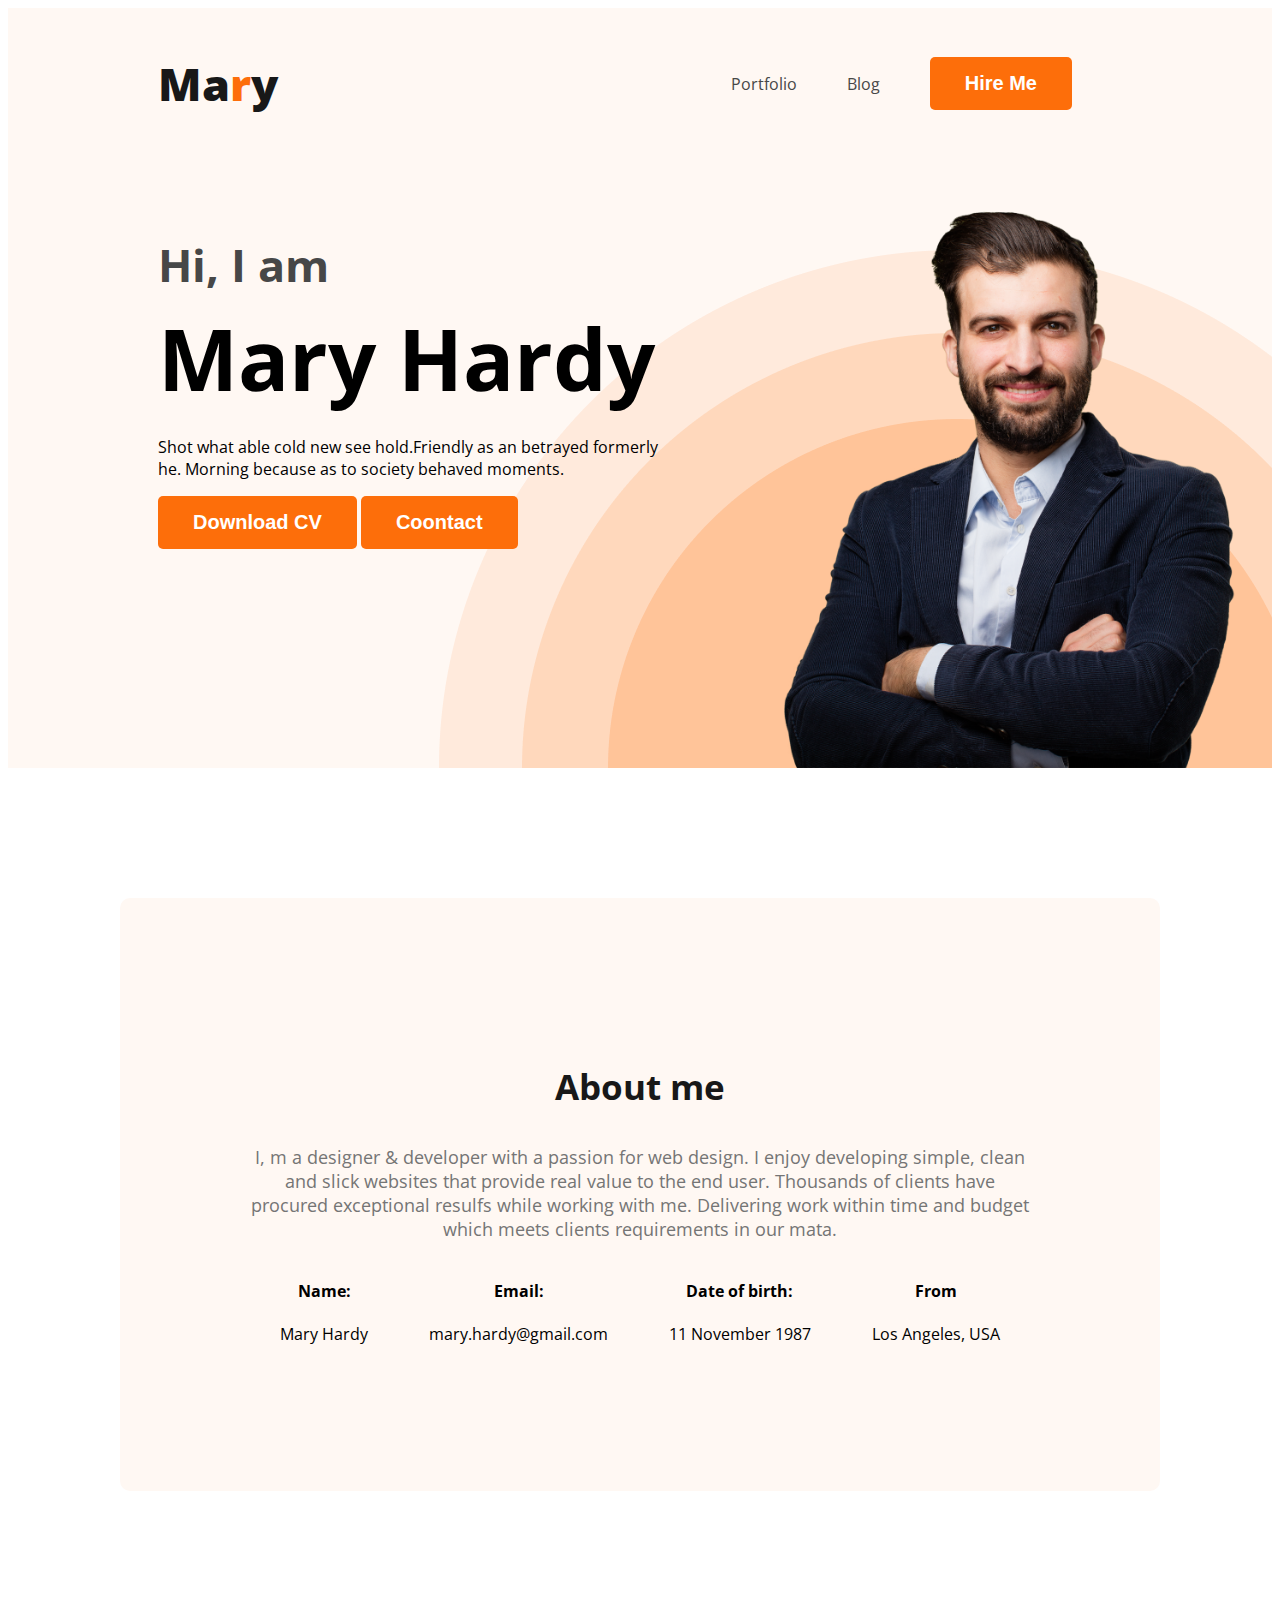
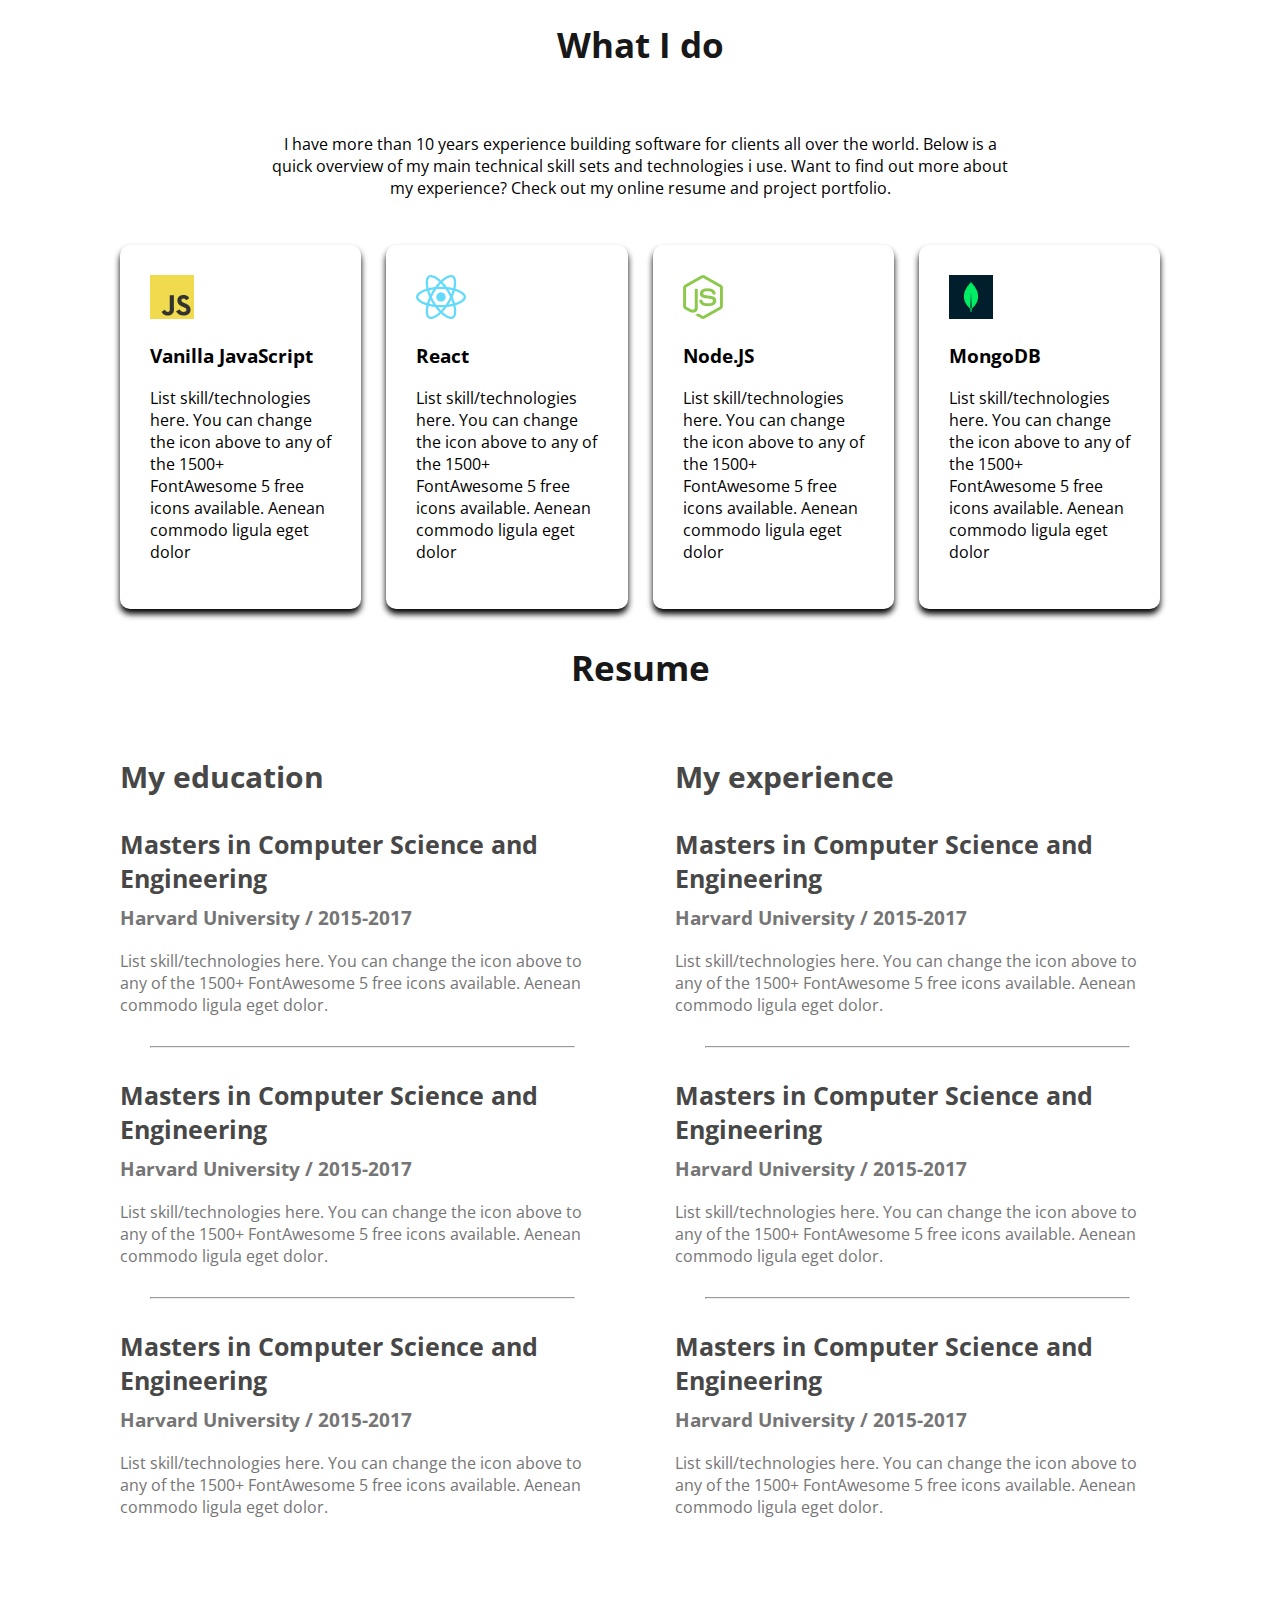
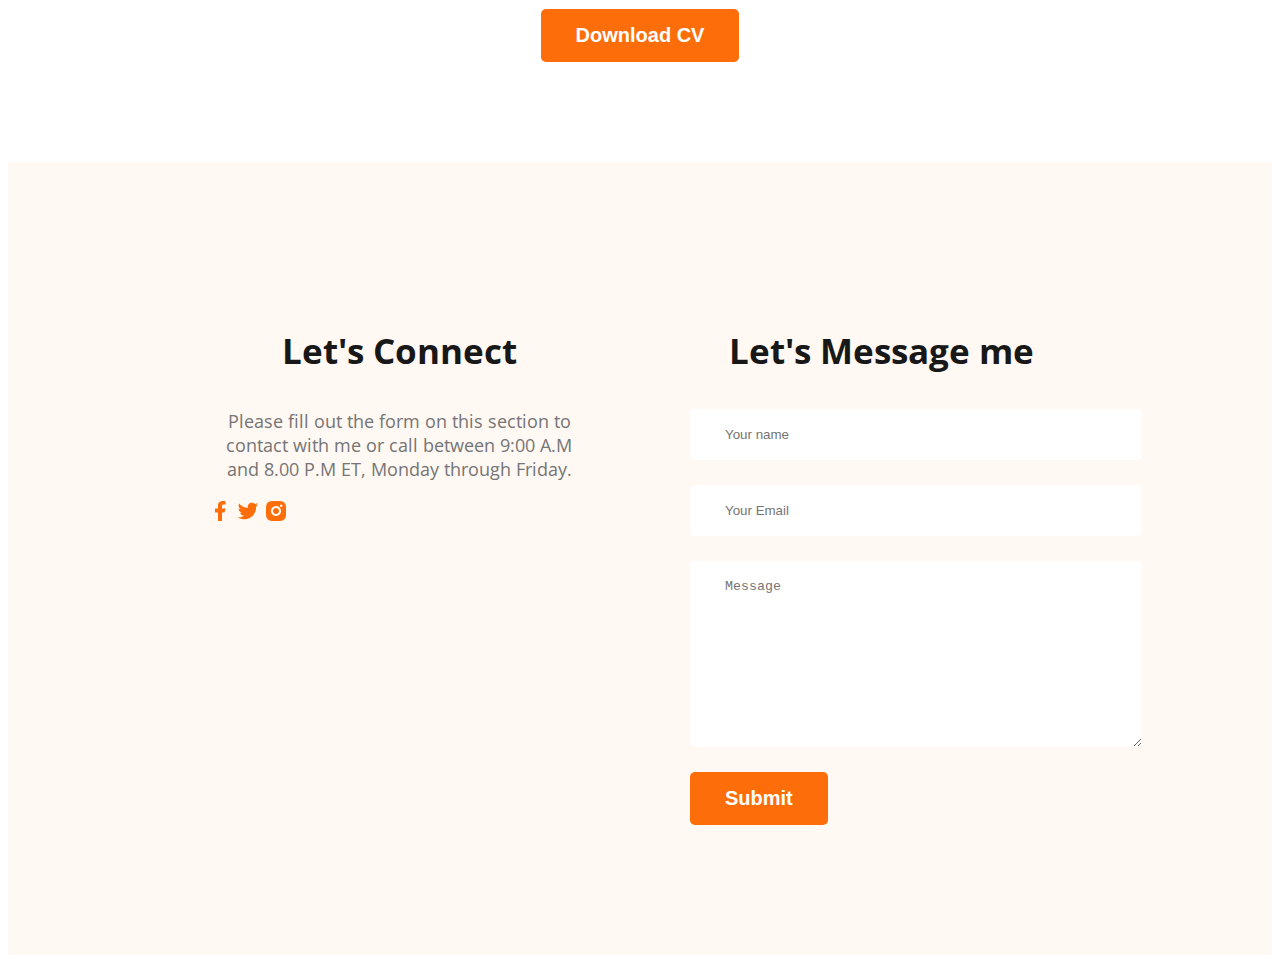
==== index.html @ aebc1db7 "All most done" ====
<!DOCTYPE html>
<html lang="en">
<head>
    <meta charset="UTF-8">
    <meta name="viewport" content="width=device-width, initial-scale=1.0">
    <title>Web Developer Portfolio</title>
    <link rel="preconnect" href="https://fonts.googleapis.com">
    <link rel="preconnect" href="https://fonts.gstatic.com" crossorigin>
    <link href="https://fonts.googleapis.com/css2?family=Open+Sans:ital,wght@0,300..800;1,300..800&display=swap" rel="stylesheet">
    <link rel="stylesheet" href="styles/portfolio.css">
</head>
<body>
    <header class="head">
       <nav>
        <h3 class="nav-title">Ma<span class="primary-color">r</span>y</h3>
        <ul>
        <li><a href="">Portfolio</a></li>
        <li><a href="">Blog</a></li>
        <li><button class="btn-primary">Hire Me</button></li>
    </ul>
       </nav>
       <div class="banner">
        <div class="banner-content">
            <h3 class="banner-greeting">Hi, I am</h3>
            <h1 class="banner-title">Mary Hardy</h1>
            <p>Shot what able cold new see hold.Friendly as an betrayed formerly he. Morning because as to society behaved moments.</p>
            <button class="btn-primary">Download CV</button>
            <button class="btn-primary">Coontact</button>
        </div>
        <img class="profile-pic" src="images/hardy.png" alt="">
       </div>
    </header>
    <main>
       <section class="about"><h3 class="section-title">About me </h3>
        <p class="section-discription">I, m a designer & developer with a passion for web design. I enjoy developing simple, clean and slick websites that provide real value to the end user. Thousands of clients have procured exceptional resulfs while working with me. Delivering work within time and budget which meets clients requirements in our mata.</p>
        <div class="about-info-container">
            <div class="about-info">
                <h4 class="info-title">Name:</h4>
                <p class="info-discription">Mary Hardy</p>
            </div>
            <div class="about-info">
                <h4 class="info-title">Email:</h4>
                <p class="info-discription">mary.hardy@gmail.com</p>
            </div>
            <div class="about-info">
                <h4 class="info-title">Date of birth:</h4>
                <p class="info-discription">11 November 1987</p>
            </div>
            <div class="about-info">
                <h4 class="info-title">From</h4>
                <p class="info-discription">Los Angeles, USA</p>
            </div>
        </div>
    </section>
       <!-- what i do section start -->
    <section id="my">
        <h3 class="section-title">What I do</h3>
        <p id="what-i-do-discription">I have more than 10 years experience building software for clients all over the world. Below is a quick overview of my main technical skill sets and technologies i use. Want to find out more about my experience? Check out my online resume and project portfolio.</p>
        <div class="skills-container">
            <div class="skill">
                <img src="images/icons/js.png" alt="">
                <h3 class="skill-title">Vanilla JavaScript</h3>
                <p class="skill-description">
                List skill/technologies here. You can change the icon above to any of the 1500+ FontAwesome 5 free icons available. Aenean commodo ligula eget dolor
                </p>
            </div>
            <div class="skill">
                <img src="images/icons/react.png" alt="">
                <h3 class="skill-title">React</h3>
                <p class="skill-description">
                List skill/technologies here. You can change the icon above to any of the 1500+ FontAwesome 5 free icons available. Aenean commodo ligula eget dolor
                </p>
            </div>
            <div class="skill">
                <img src="images/icons/nodejs.png" alt="">
                <h3 class="skill-title">Node.JS</h3>
                <p class="skill-description">
                List skill/technologies here. You can change the icon above to any of the 1500+ FontAwesome 5 free icons available. Aenean commodo ligula eget dolor
                </p>
            </div>
            <div class="skill">
                <img src="images/icons/mongo.png" alt="">
                <h3 class="skill-title">MongoDB</h3>
                <p class="skill-description">
                List skill/technologies here. You can change the icon above to any of the 1500+ FontAwesome 5 free icons available. Aenean commodo ligula eget dolor
                </p>
            </div>
        </div>
    </section>
    <section>
        <h3 class="section-title">Resume</h3>
        <div class="resume-container">
            <div class="resume-column">
                <h3 class="resume-column-title">My education</h3>
                <div class="resume-item">
                    <h2 class="resume-item-title">Masters in Computer Science and Engineering</h2>
                    <h3 class="resume-item-institute">Harvard University / 2015-2017</h3>
                    <p class="resume-item-discription">
                     List skill/technologies here. You can change the icon above to any of the 1500+ FontAwesome 5 free icons available. Aenean commodo ligula eget dolor.</p>
                </div>
                <hr>
                <div class="resume-item">
                    <h2 class="resume-item-title">Masters in Computer Science and Engineering</h2>
                    <h3 class="resume-item-institute">Harvard University / 2015-2017</h3>
                    <p class="resume-item-discription">
                     List skill/technologies here. You can change the icon above to any of the 1500+ FontAwesome 5 free icons available. Aenean commodo ligula eget dolor.</p>
                </div>
                <hr>
                <div class="resume-item">
                    <h2 class="resume-item-title">Masters in Computer Science and Engineering</h2>
                    <h3 class="resume-item-institute">Harvard University / 2015-2017</h3>
                    <p class="resume-item-discription">
                     List skill/technologies here. You can change the icon above to any of the 1500+ FontAwesome 5 free icons available. Aenean commodo ligula eget dolor.</p>
                </div>
                
            </div>
            <div class="resume-column">
                <h3 class="resume-column-title">My experience</h3>
                <div class="resume-item">
                    <h2 class="resume-item-title">Masters in Computer Science and Engineering</h2>
                    <h3 class="resume-item-institute">Harvard University / 2015-2017</h3>
                    <p class="resume-item-discription">
                     List skill/technologies here. You can change the icon above to any of the 1500+ FontAwesome 5 free icons available. Aenean commodo ligula eget dolor.</p>
                </div>
                <hr>
                <div class="resume-item">
                    <h2 class="resume-item-title">Masters in Computer Science and Engineering</h2>
                    <h3 class="resume-item-institute">Harvard University / 2015-2017</h3>
                    <p class="resume-item-discription">
                     List skill/technologies here. You can change the icon above to any of the 1500+ FontAwesome 5 free icons available. Aenean commodo ligula eget dolor.</p>
                </div>
                <hr>
                <div class="resume-item">
                    <h2 class="resume-item-title">Masters in Computer Science and Engineering</h2>
                    <h3 class="resume-item-institute">Harvard University / 2015-2017</h3>
                    <p class="resume-item-discription">
                     List skill/technologies here. You can change the icon above to any of the 1500+ FontAwesome 5 free icons available. Aenean commodo ligula eget dolor.</p>
                </div>
            </div>
        </div>
        <div class="download-cv">
            <button class="btn-primary">Download CV</button>
        </div>
    </section>


    </main>
    <footer>    
       <div class="footer-column">
        <h3 class="section-title">Let's Connect</h3>
        <p class="section-discription">Please fill out the form on this section to contact with me or call between 9:00 A.M and 8.00 P.M ET, Monday through Friday.</p>
        <div class="social-links">
            <a href=""><img src="images/icons/facebook.png" alt=""></a>
            <a href=""><img src="images/icons/twitter.png" alt=""></a>
            <a href=""><img src="images/icons/insta.png" alt=""></a>
        </div>
       </div>
       <div class="footer-column">
        <h3 class="section-title">Let's Message me</h3>
        <form action="" class="contact">
        <input type="text" placeholder="Your name">
        <input type="text" placeholder="Your Email">
        <textarea name="" id="" placeholder="Message" cols="30" rows="10"></textarea>
        <input type="submit" class="btn-primary" value="Submit">
        </form>
       </div>
    </footer>
</body>
</html>
---- styles/portfolio.css ----
/* shared style  */

body {
    font-family: "Open Sans", sans-serif;
    font-optical-sizing: auto;
    font-weight: weight;
    font-style: normal;
    font-variation-settings: "wdth" 100;
}
/* #my {
    background-color: #FFF8F3 ;
} */
.section-title {
    color: #181818;
    text-align: center;
    font-weight: 700;
    font-size: 35px;
}
.section-discription {
    text-align: center;
    color: #757575;
    font-size: 18px;
}
.primary-color{
    color: #FD6E0A;
}
.text-primary{
    color: #FD6E0A;
}
/* primary button */
.btn-primary{
    border-radius: 5px;
    background-color: #FD6E0A;
    border: 0;
    color: white;
    font-size: 20px;
    font-weight: 700;
    padding: 15px 35px;
}

/* Navigation related style  */
nav {
    display: flex;
    justify-content: space-between;
    align-items: center;
    margin: 0 150px;
}
.nav-title{
    font-size: 45px;
    font-weight: 800;
    color: #181818;
}

nav > ul {
    display: flex;
    align-items: center;
}
nav li {
    list-style: none;
    margin-right: 50px;
    
}
nav a {
    text-decoration: none;
    color: #474747;
}
/* header related style */
.head{
    background-color: #FFF8F3;
    background-image: url('../images/header_bg.png');
    background-repeat: no-repeat;
    
    background-position: right bottom;
}
.banner{
    padding: 30px 30px 0px 150px;
    display: flex;
    align-content: center;
    justify-content: space-between;
}
.banner-content {
    width: 500px;
}
.banner .profile-pic {
    width: 500px ;
}
.banner-greeting {
    font-size: 45px;
    color: #474747;
    margin-bottom: 0;
}
.banner-title {
    font-size: 85px;
    font-weight: 700;
    margin-top: 5px;
    margin-bottom: 20px;
}
/* main section style */
.about {
    border-radius: 10px;
    padding: 130px;
    background: #FFF8F3;
    margin: 130px 0px;
}
main{
    max-width: 1040px;
    margin: 0 auto;
}
.about-info-container {
    display: flex;
    justify-content: space-around;
}
.about-info {
    text-align: center;
}
/* skill related style */
.skills-container {
    display: flex;
    gap: 25px;
}
#what-i-do-discription {
    padding: 30px 150px;
    text-align: center;
}
.skill {
    padding: 30px;
    border-radius: 10px;
    background: #fff;
    box-shadow: 0px 5px 6px 0px;
    
}
/* resume related style */
.resume-column-title {
    color: #474747;
    font-size: 30px;
    font-weight: 700;
}
.resume-container{
    display: flex;
    gap: 70px;
}
.resume-item-title {
    color: #474747;
    font-size: 25px;
    font-weight: 700;
    margin-bottom: 10px;
}
.resume-item-institute , .resume-item-discription {
    color: #757575;
   
}
.resume-item-institute {
    margin-bottom: 20px;
    margin-top: 0px;
}
.resume-container hr {
    margin: 30px;
}
.download-cv {
    text-align: center;
    margin-top: 75px;
}
/* footer style */
 footer {
    display: flex;
    background: #FFF8F3;
    margin-top: 100px;
    padding: 130px 200px;
    gap: 100px;
 }
 .footer-column {
    width: 50%;
 }

 .contact input[type="text"], .contact input[type="email"] ,
 textarea {
   display: block;
   margin-bottom: 25px;
   padding: 18px 35px;
   color: #757575;
   border-radius: 5px;
   background: #fff;
   border: 0;
   width: 100%;


 }

/* about section style */
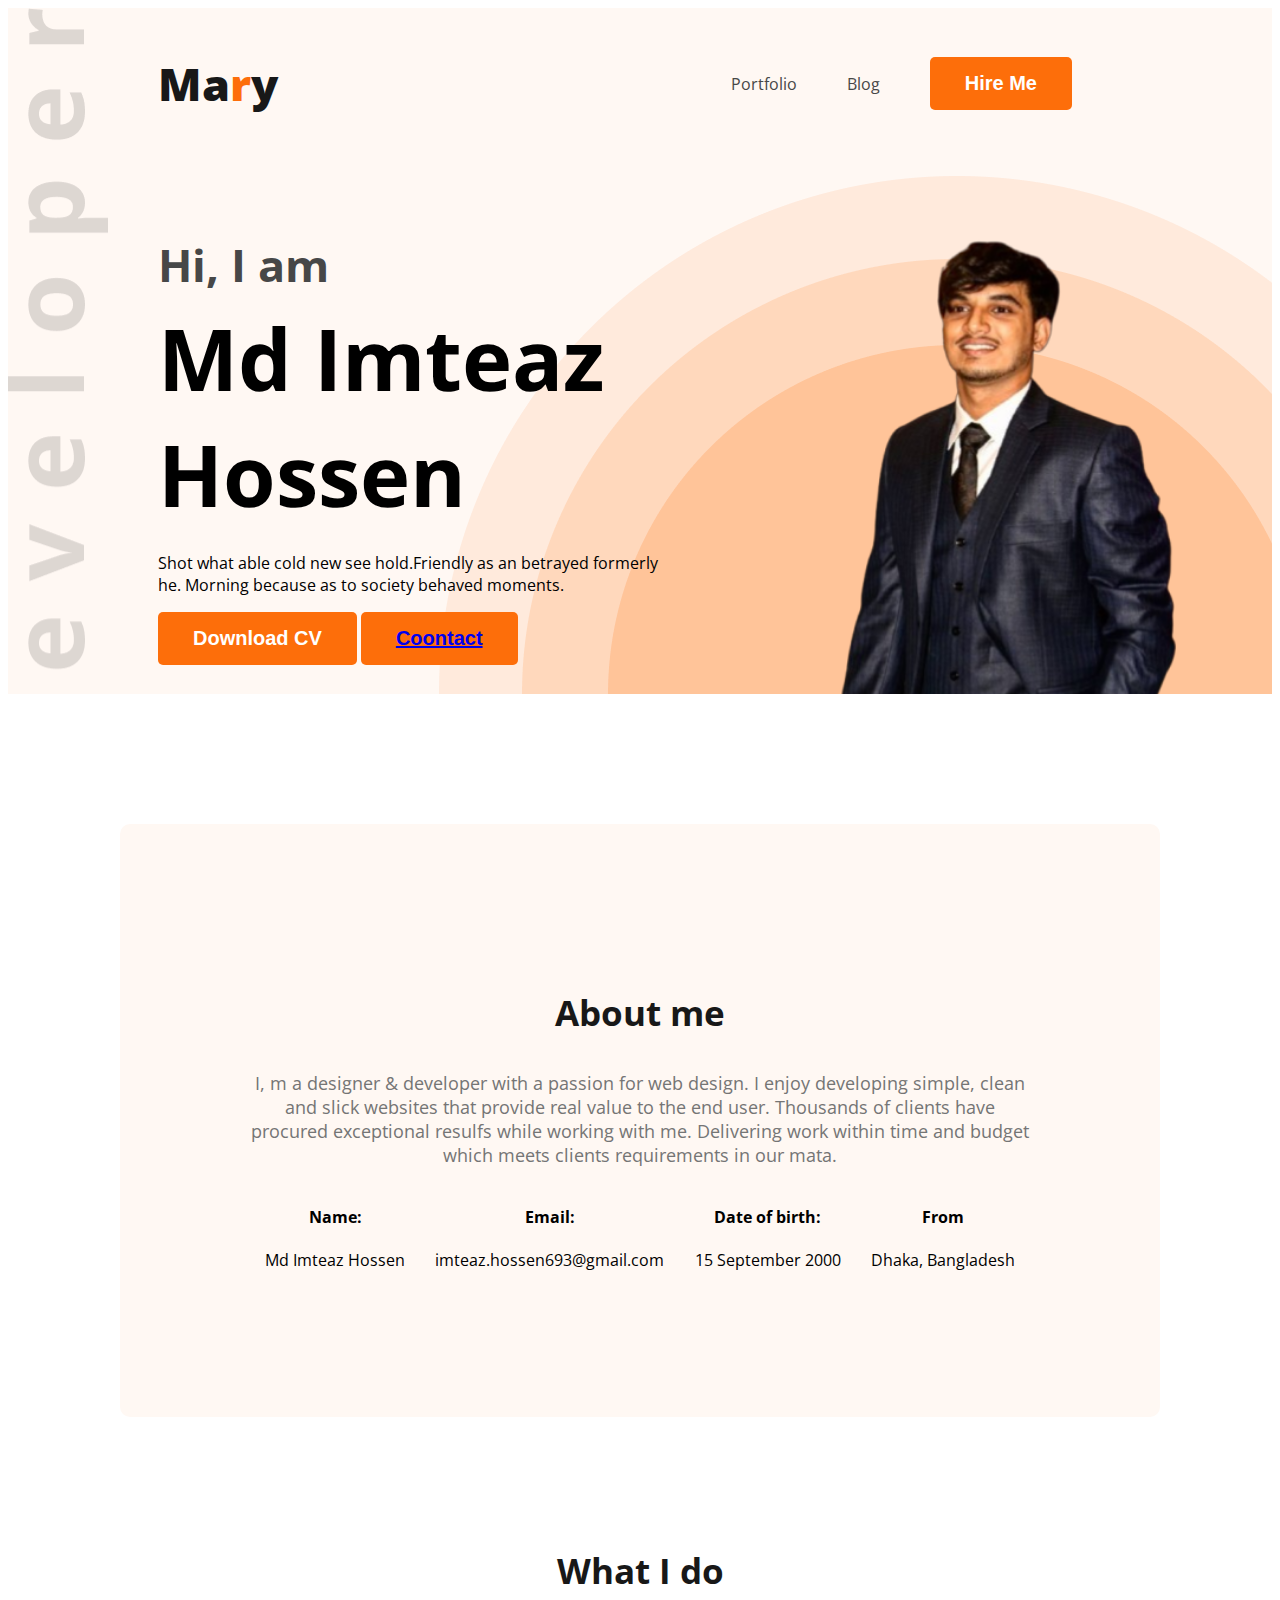
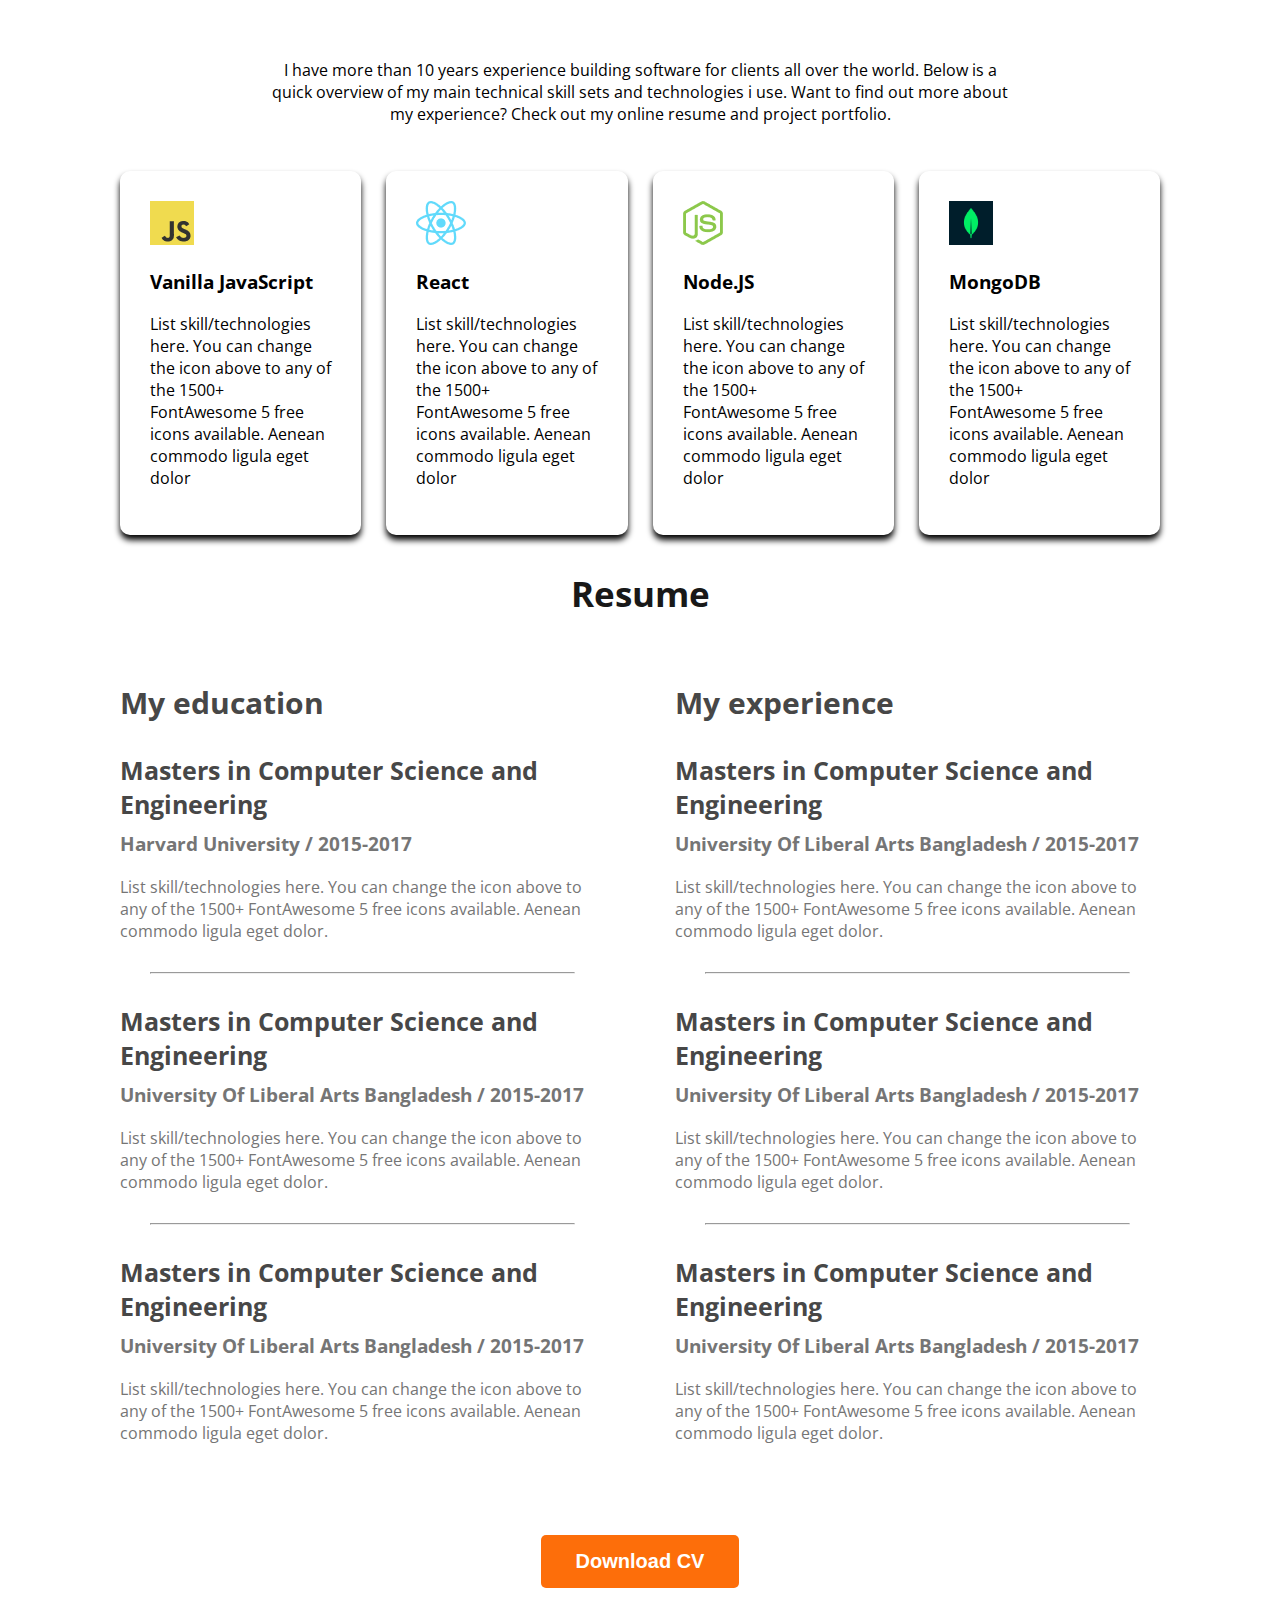
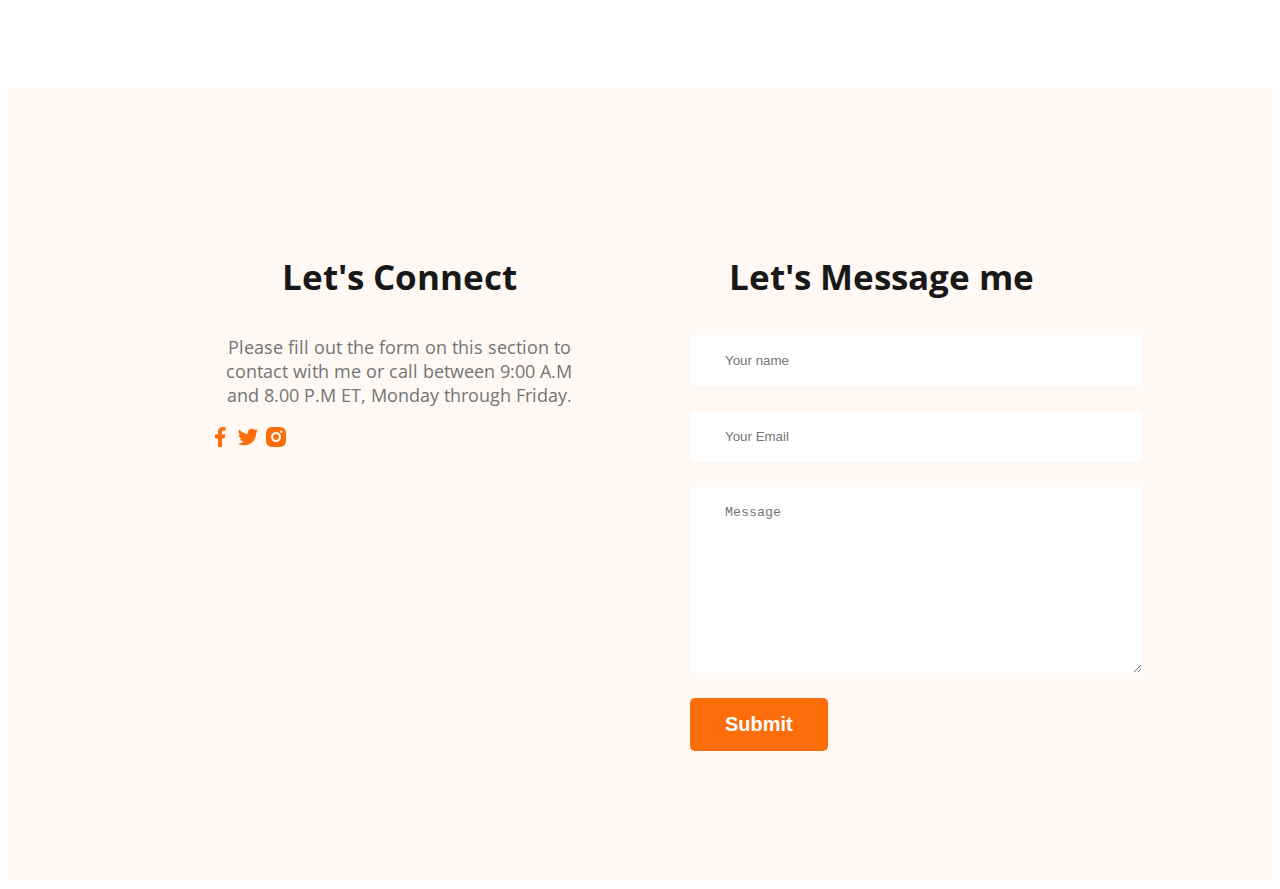
==== commit 9e814056: "Added new images" ====
--- a/index.html
+++ b/index.html
@@ -22,12 +22,12 @@
        <div class="banner">
         <div class="banner-content">
             <h3 class="banner-greeting">Hi, I am</h3>
-            <h1 class="banner-title">Mary Hardy</h1>
+            <h1 class="banner-title">Md Imteaz Hossen</h1>
             <p>Shot what able cold new see hold.Friendly as an betrayed formerly he. Morning because as to society behaved moments.</p>
             <button class="btn-primary">Download CV</button>
-            <button class="btn-primary">Coontact</button>
+            <button class="btn-primary"><a href="https://bd.linkedin.com/">Coontact</a></button>
         </div>
-        <img class="profile-pic" src="images/hardy.png" alt="">
+        <img class="profile-pic" src="images/Imteaz 1.PNG" alt="">
        </div>
     </header>
     <main>
@@ -36,19 +36,19 @@
         <div class="about-info-container">
             <div class="about-info">
                 <h4 class="info-title">Name:</h4>
-                <p class="info-discription">Mary Hardy</p>
+                <p class="info-discription">Md Imteaz Hossen</p>
             </div>
             <div class="about-info">
                 <h4 class="info-title">Email:</h4>
-                <p class="info-discription">mary.hardy@gmail.com</p>
+                <p class="info-discription">imteaz.hossen693@gmail.com</p>
             </div>
             <div class="about-info">
                 <h4 class="info-title">Date of birth:</h4>
-                <p class="info-discription">11 November 1987</p>
+                <p class="info-discription">15 September 2000</p>
             </div>
             <div class="about-info">
                 <h4 class="info-title">From</h4>
-                <p class="info-discription">Los Angeles, USA</p>
+                <p class="info-discription">Dhaka, Bangladesh</p>
             </div>
         </div>
     </section>
@@ -101,14 +101,14 @@
                 <hr>
                 <div class="resume-item">
                     <h2 class="resume-item-title">Masters in Computer Science and Engineering</h2>
-                    <h3 class="resume-item-institute">Harvard University / 2015-2017</h3>
+                    <h3 class="resume-item-institute">University Of Liberal Arts Bangladesh / 2015-2017</h3>
                     <p class="resume-item-discription">
                      List skill/technologies here. You can change the icon above to any of the 1500+ FontAwesome 5 free icons available. Aenean commodo ligula eget dolor.</p>
                 </div>
                 <hr>
                 <div class="resume-item">
                     <h2 class="resume-item-title">Masters in Computer Science and Engineering</h2>
-                    <h3 class="resume-item-institute">Harvard University / 2015-2017</h3>
+                    <h3 class="resume-item-institute">University Of Liberal Arts Bangladesh  / 2015-2017</h3>
                     <p class="resume-item-discription">
                      List skill/technologies here. You can change the icon above to any of the 1500+ FontAwesome 5 free icons available. Aenean commodo ligula eget dolor.</p>
                 </div>
@@ -118,21 +118,21 @@
                 <h3 class="resume-column-title">My experience</h3>
                 <div class="resume-item">
                     <h2 class="resume-item-title">Masters in Computer Science and Engineering</h2>
-                    <h3 class="resume-item-institute">Harvard University / 2015-2017</h3>
+                    <h3 class="resume-item-institute">University Of Liberal Arts Bangladesh  / 2015-2017</h3>
                     <p class="resume-item-discription">
                      List skill/technologies here. You can change the icon above to any of the 1500+ FontAwesome 5 free icons available. Aenean commodo ligula eget dolor.</p>
                 </div>
                 <hr>
                 <div class="resume-item">
                     <h2 class="resume-item-title">Masters in Computer Science and Engineering</h2>
-                    <h3 class="resume-item-institute">Harvard University / 2015-2017</h3>
+                    <h3 class="resume-item-institute">University Of Liberal Arts Bangladesh / 2015-2017</h3>
                     <p class="resume-item-discription">
                      List skill/technologies here. You can change the icon above to any of the 1500+ FontAwesome 5 free icons available. Aenean commodo ligula eget dolor.</p>
                 </div>
                 <hr>
                 <div class="resume-item">
                     <h2 class="resume-item-title">Masters in Computer Science and Engineering</h2>
-                    <h3 class="resume-item-institute">Harvard University / 2015-2017</h3>
+                    <h3 class="resume-item-institute">University Of Liberal Arts Bangladesh  / 2015-2017</h3>
                     <p class="resume-item-discription">
                      List skill/technologies here. You can change the icon above to any of the 1500+ FontAwesome 5 free icons available. Aenean commodo ligula eget dolor.</p>
                 </div>
--- a/styles/portfolio.css
+++ b/styles/portfolio.css
@@ -67,10 +67,10 @@
 /* header related style */
 .head{
     background-color: #FFF8F3;
-    background-image: url('../images/header_bg.png');
+    background-image: url('../images/header_bg.png') , url('../images/developer.png');
     background-repeat: no-repeat;
     
-    background-position: right bottom;
+    background-position: right bottom, top left;
 }
 .banner{
     padding: 30px 30px 0px 150px;
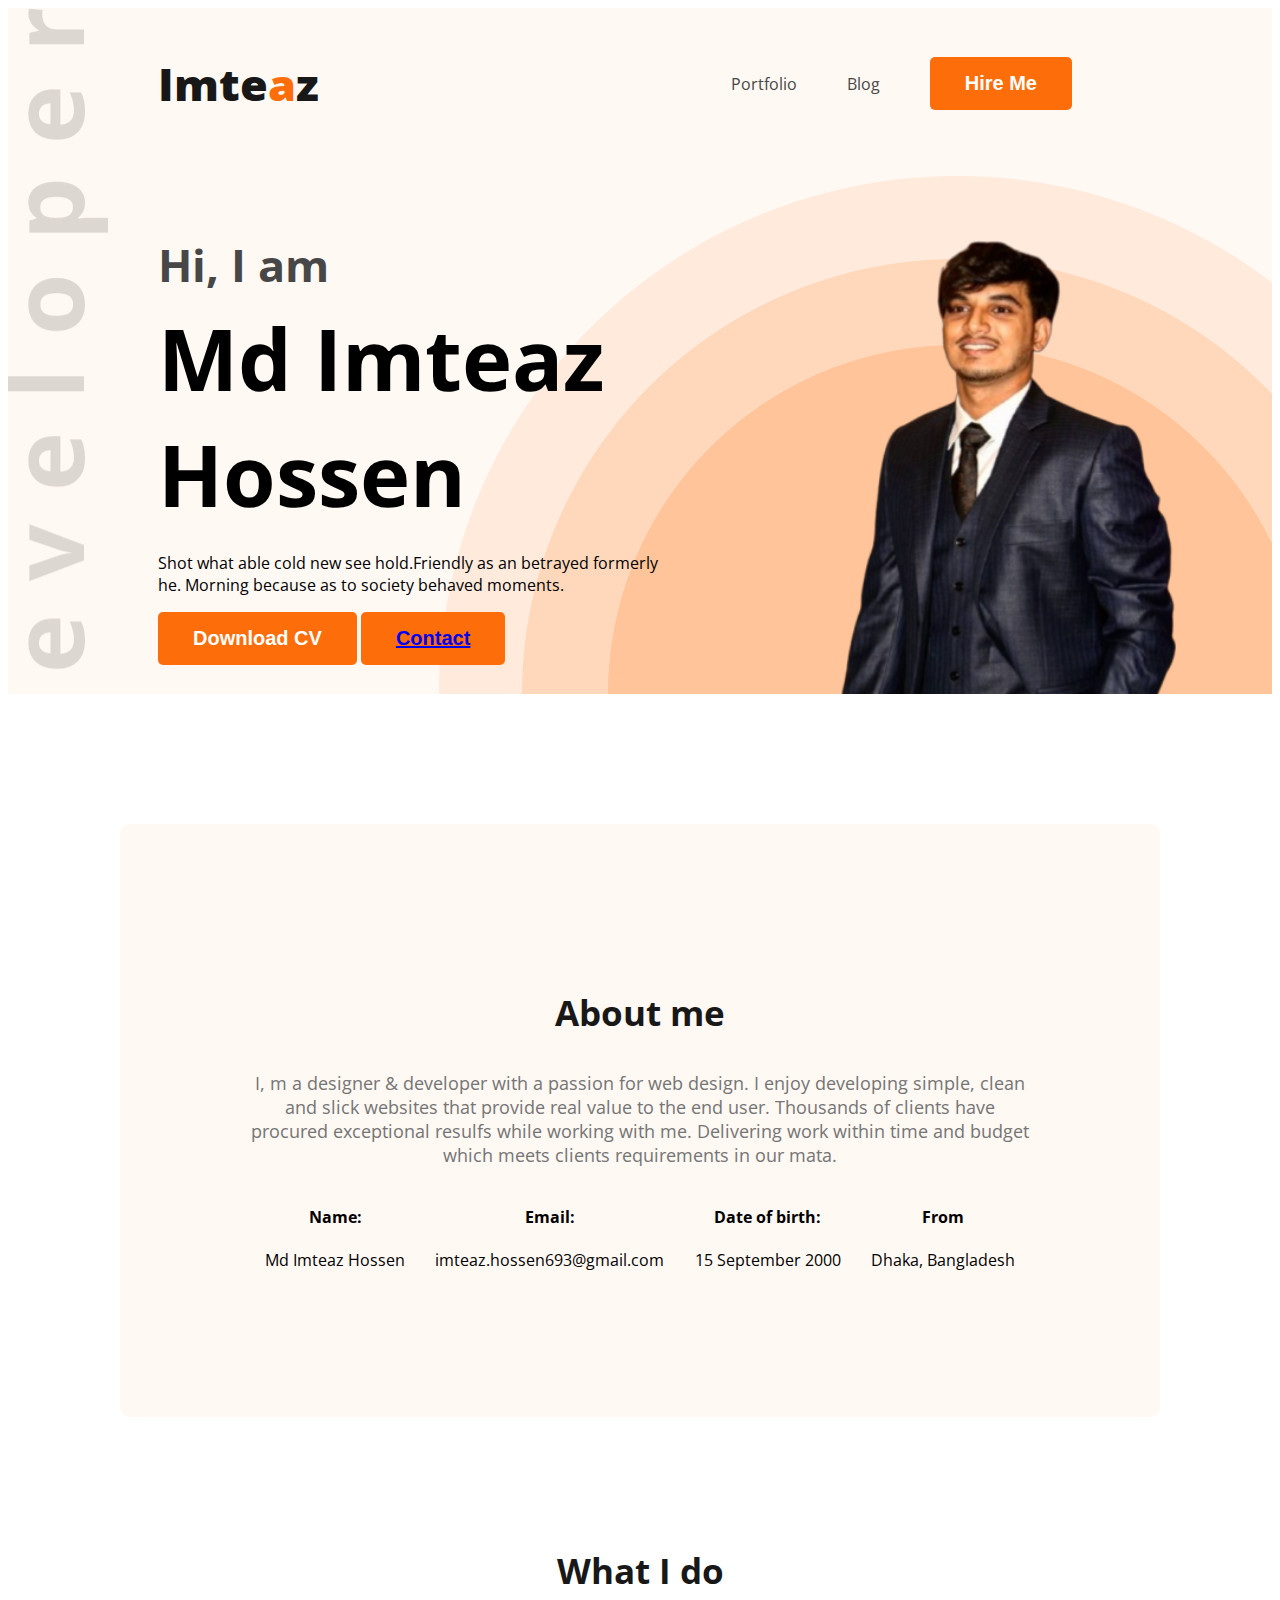
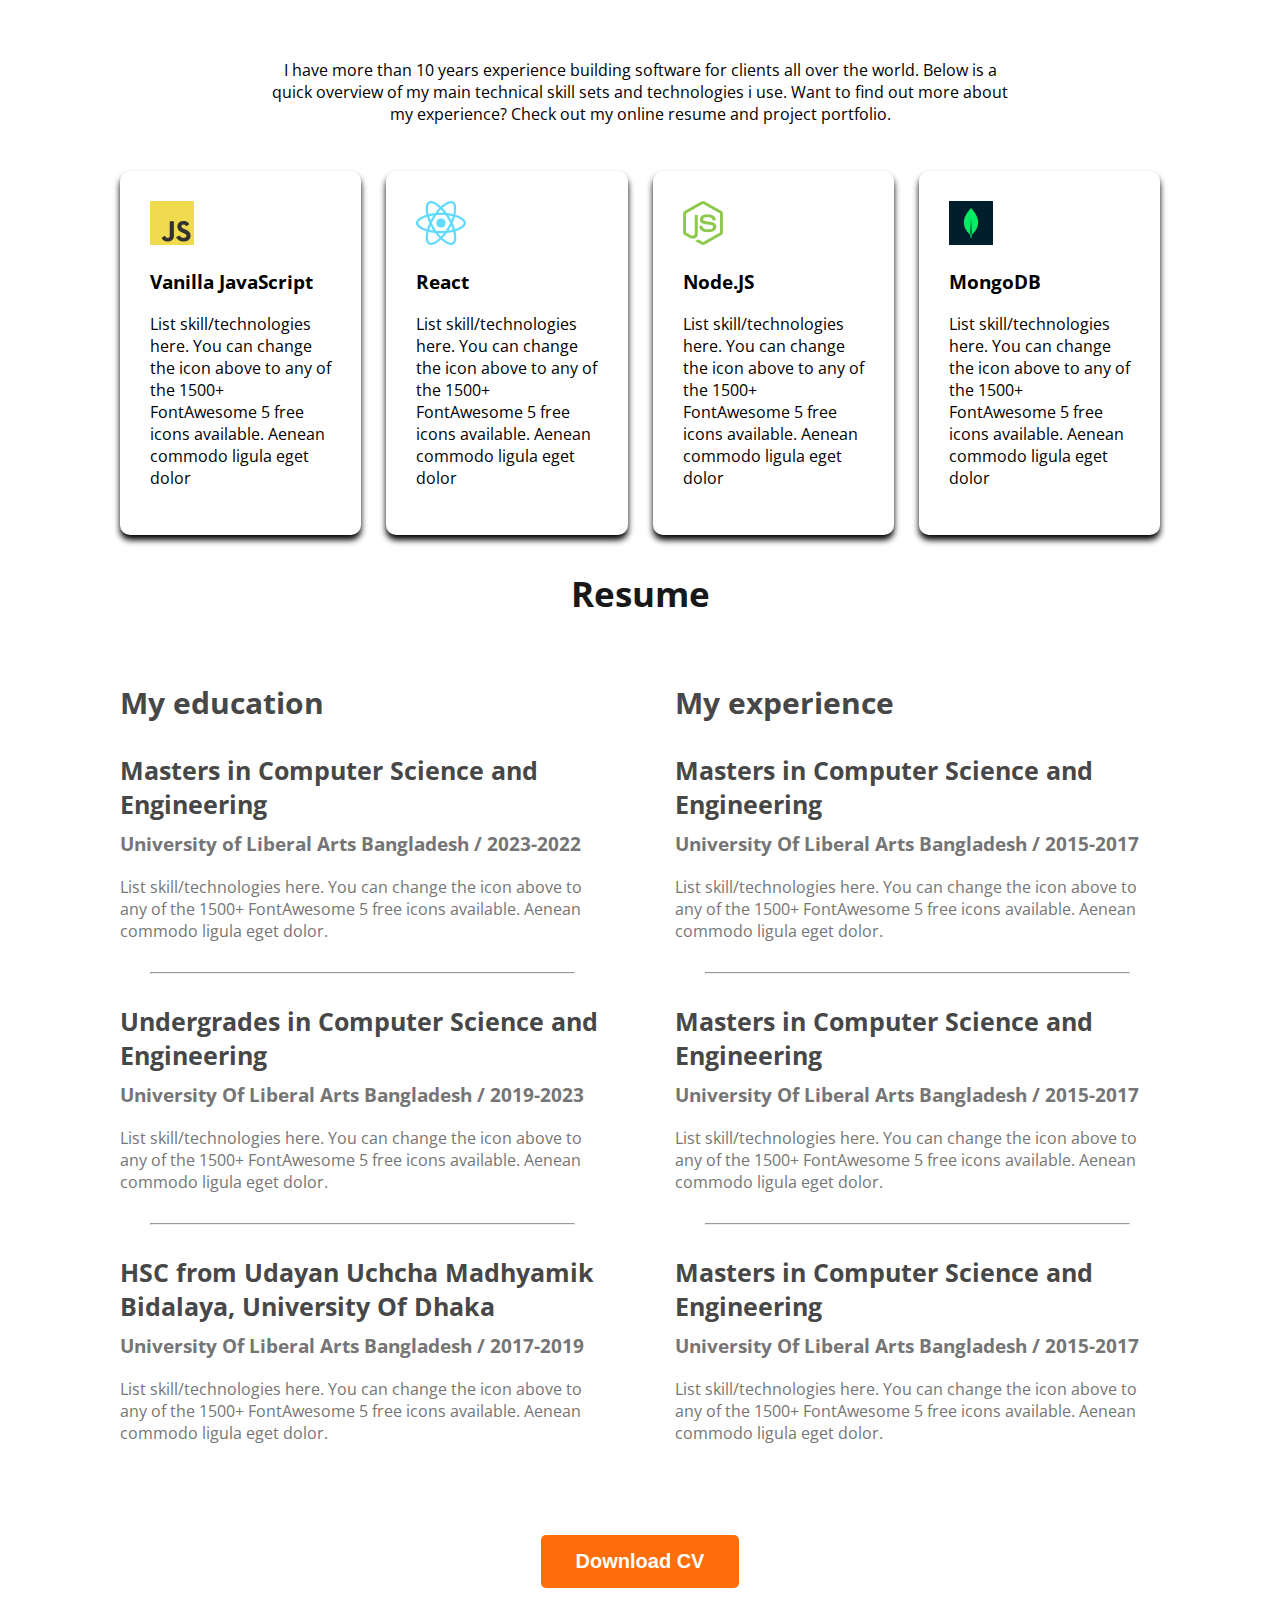
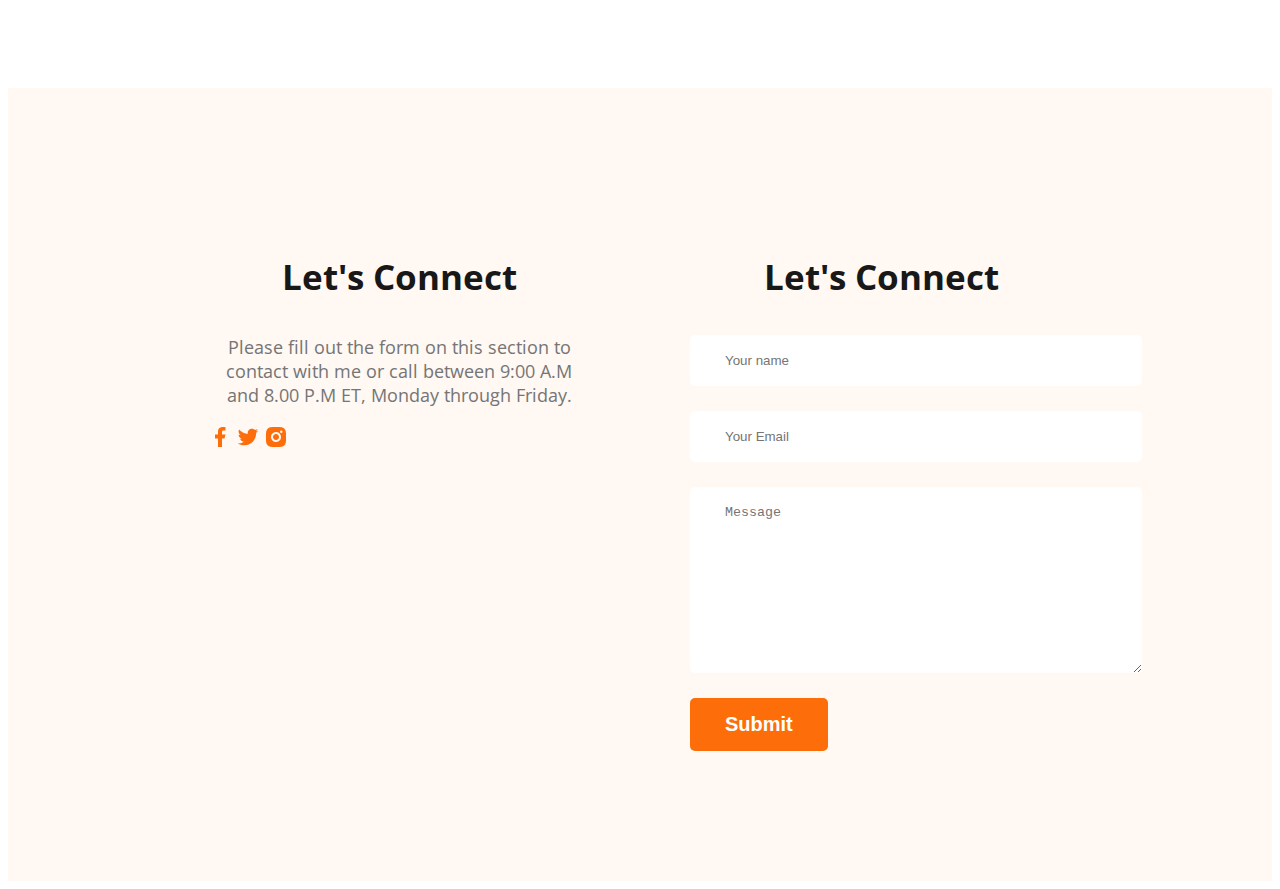
==== commit e55d820c: "Added blog and other images" ====
--- a/index.html
+++ b/index.html
@@ -12,10 +12,10 @@
 <body>
     <header class="head">
        <nav>
-        <h3 class="nav-title">Ma<span class="primary-color">r</span>y</h3>
+        <h3 class="nav-title">Imte<span class="primary-color">a</span>z</h3>
         <ul>
-        <li><a href="">Portfolio</a></li>
-        <li><a href="">Blog</a></li>
+        <li><a href="index.html">Portfolio</a></li>
+        <li><a href="blog.html">Blog</a></li>
         <li><button class="btn-primary">Hire Me</button></li>
     </ul>
        </nav>
@@ -25,7 +25,7 @@
             <h1 class="banner-title">Md Imteaz Hossen</h1>
             <p>Shot what able cold new see hold.Friendly as an betrayed formerly he. Morning because as to society behaved moments.</p>
             <button class="btn-primary">Download CV</button>
-            <button class="btn-primary"><a href="https://bd.linkedin.com/">Coontact</a></button>
+            <button class="btn-primary"><a href="https://bd.linkedin.com/">Contact</a></button>
         </div>
         <img class="profile-pic" src="images/Imteaz 1.PNG" alt="">
        </div>
@@ -94,21 +94,21 @@
                 <h3 class="resume-column-title">My education</h3>
                 <div class="resume-item">
                     <h2 class="resume-item-title">Masters in Computer Science and Engineering</h2>
-                    <h3 class="resume-item-institute">Harvard University / 2015-2017</h3>
+                    <h3 class="resume-item-institute">University of Liberal Arts Bangladesh / 2023-2022</h3>
                     <p class="resume-item-discription">
                      List skill/technologies here. You can change the icon above to any of the 1500+ FontAwesome 5 free icons available. Aenean commodo ligula eget dolor.</p>
                 </div>
                 <hr>
                 <div class="resume-item">
-                    <h2 class="resume-item-title">Masters in Computer Science and Engineering</h2>
-                    <h3 class="resume-item-institute">University Of Liberal Arts Bangladesh / 2015-2017</h3>
+                    <h2 class="resume-item-title">Undergrades in Computer Science and Engineering</h2>
+                    <h3 class="resume-item-institute">University Of Liberal Arts Bangladesh / 2019-2023</h3>
                     <p class="resume-item-discription">
                      List skill/technologies here. You can change the icon above to any of the 1500+ FontAwesome 5 free icons available. Aenean commodo ligula eget dolor.</p>
                 </div>
                 <hr>
                 <div class="resume-item">
-                    <h2 class="resume-item-title">Masters in Computer Science and Engineering</h2>
-                    <h3 class="resume-item-institute">University Of Liberal Arts Bangladesh  / 2015-2017</h3>
+                    <h2 class="resume-item-title">HSC from Udayan Uchcha Madhyamik Bidalaya, University Of Dhaka</h2>
+                    <h3 class="resume-item-institute">University Of Liberal Arts Bangladesh  / 2017-2019</h3>
                     <p class="resume-item-discription">
                      List skill/technologies here. You can change the icon above to any of the 1500+ FontAwesome 5 free icons available. Aenean commodo ligula eget dolor.</p>
                 </div>
@@ -150,13 +150,13 @@
         <h3 class="section-title">Let's Connect</h3>
         <p class="section-discription">Please fill out the form on this section to contact with me or call between 9:00 A.M and 8.00 P.M ET, Monday through Friday.</p>
         <div class="social-links">
-            <a href=""><img src="images/icons/facebook.png" alt=""></a>
-            <a href=""><img src="images/icons/twitter.png" alt=""></a>
-            <a href=""><img src="images/icons/insta.png" alt=""></a>
+            <a href="https://www.facebook.com/"><img src="images/icons/facebook.png" alt=""></a>
+            <a href="https://x.com/"><img src="images/icons/twitter.png" alt=""></a>
+            <a href="https://www.instagram.com/"><img src="images/icons/insta.png" alt=""></a>
         </div>
        </div>
        <div class="footer-column">
-        <h3 class="section-title">Let's Message me</h3>
+        <h3 class="section-title">Let's Connect</h3>
         <form action="" class="contact">
         <input type="text" placeholder="Your name">
         <input type="text" placeholder="Your Email">
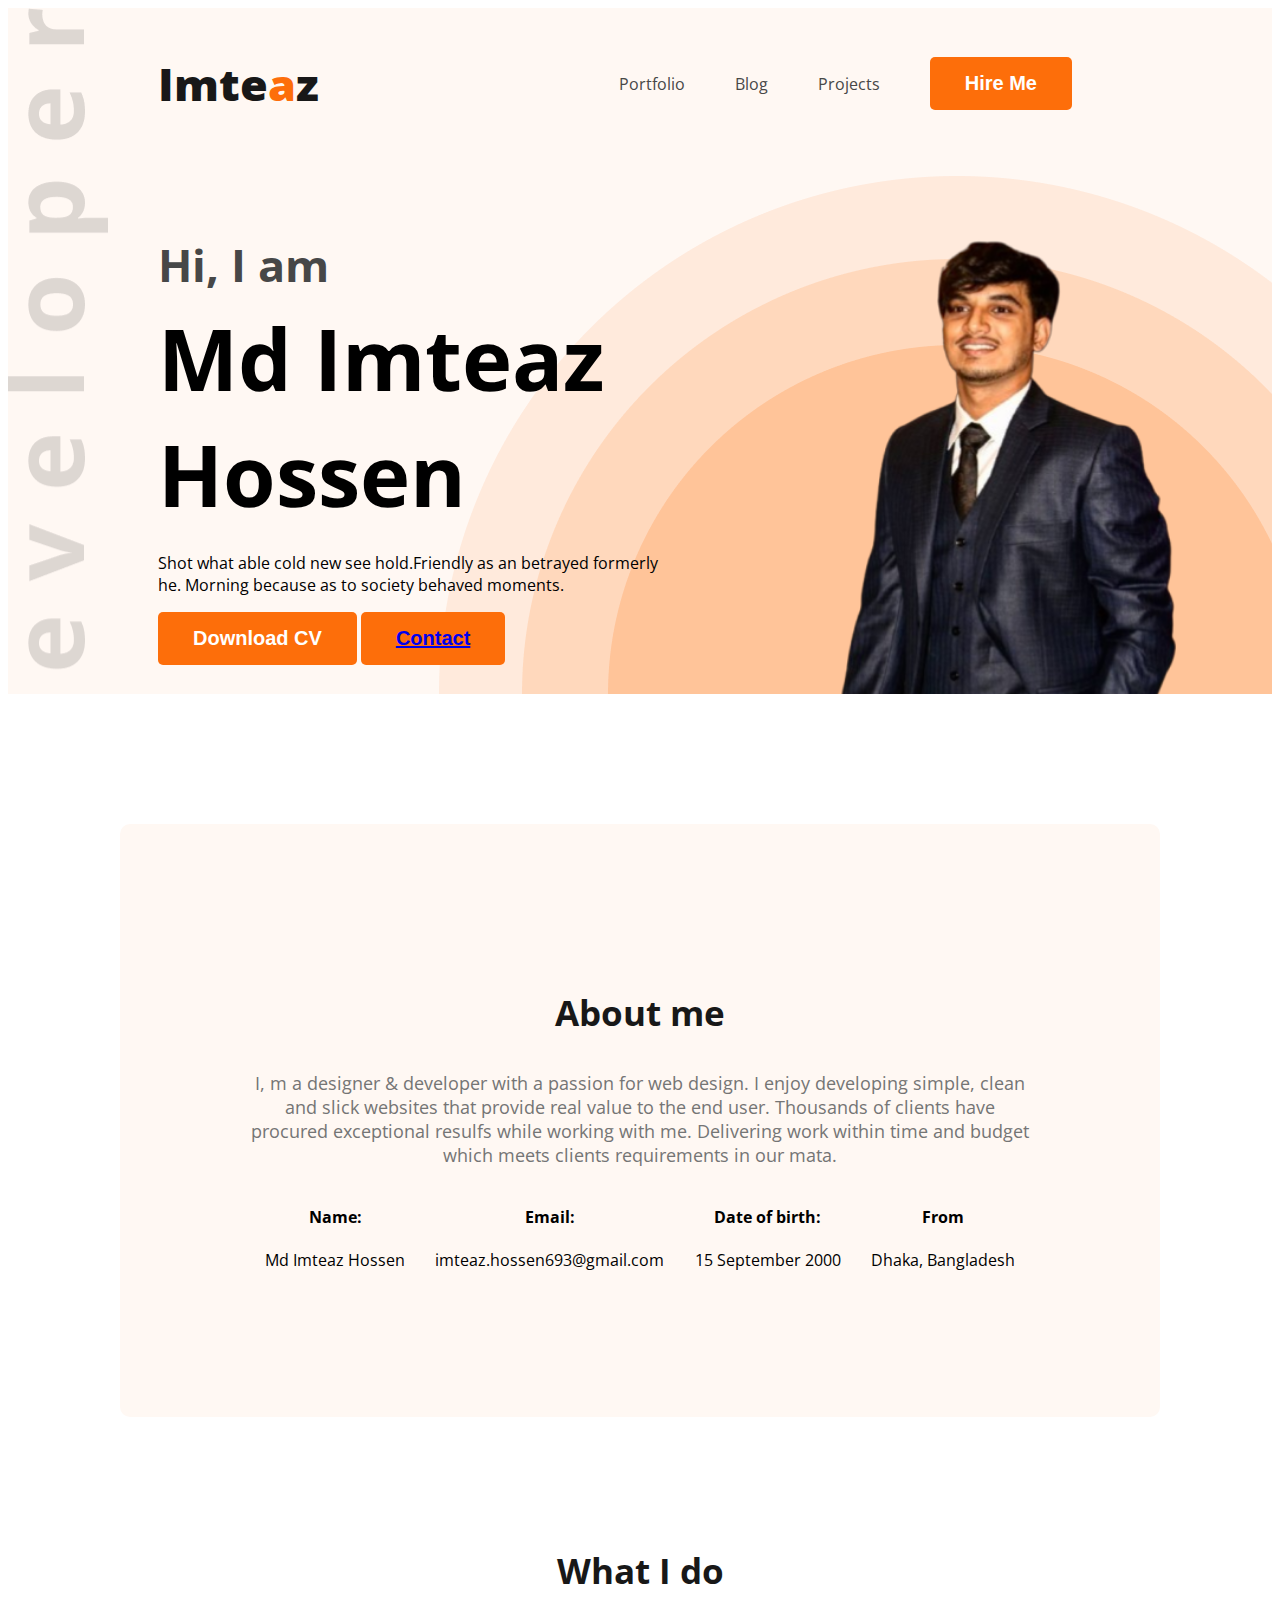
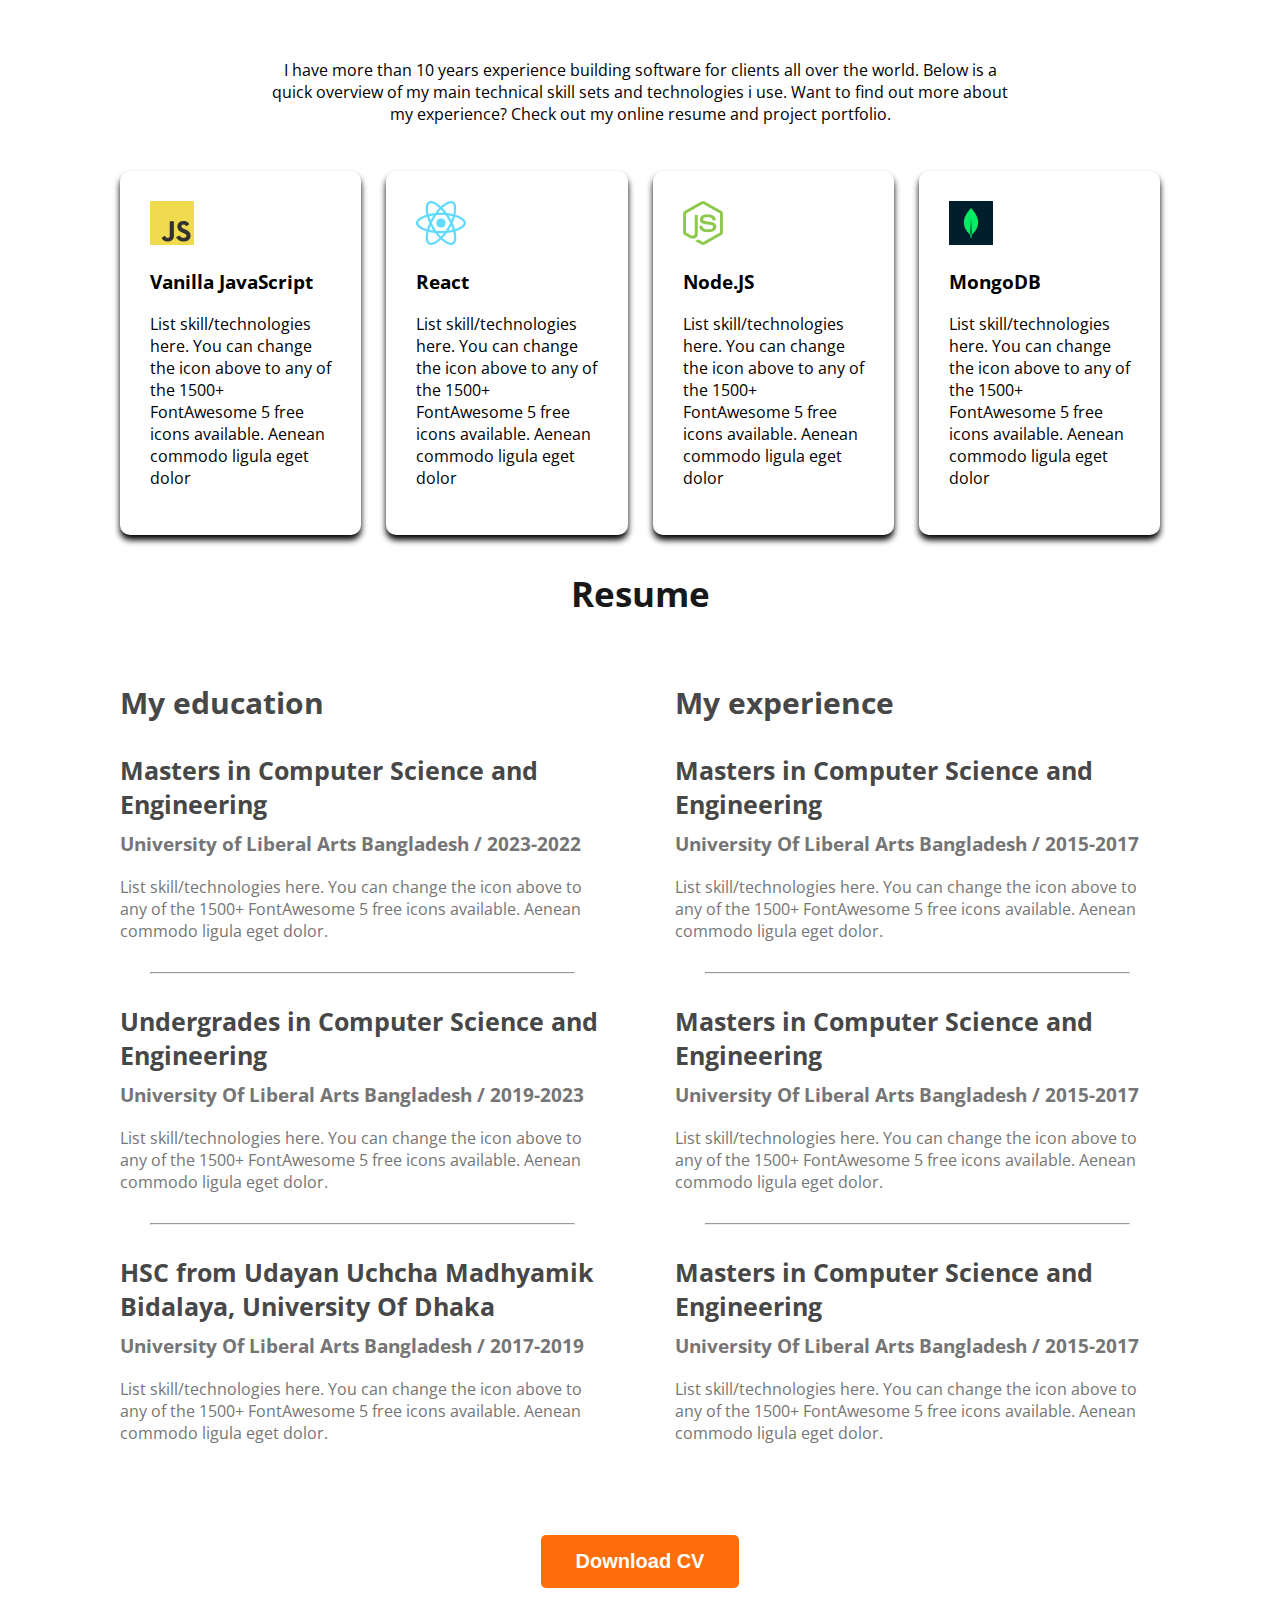
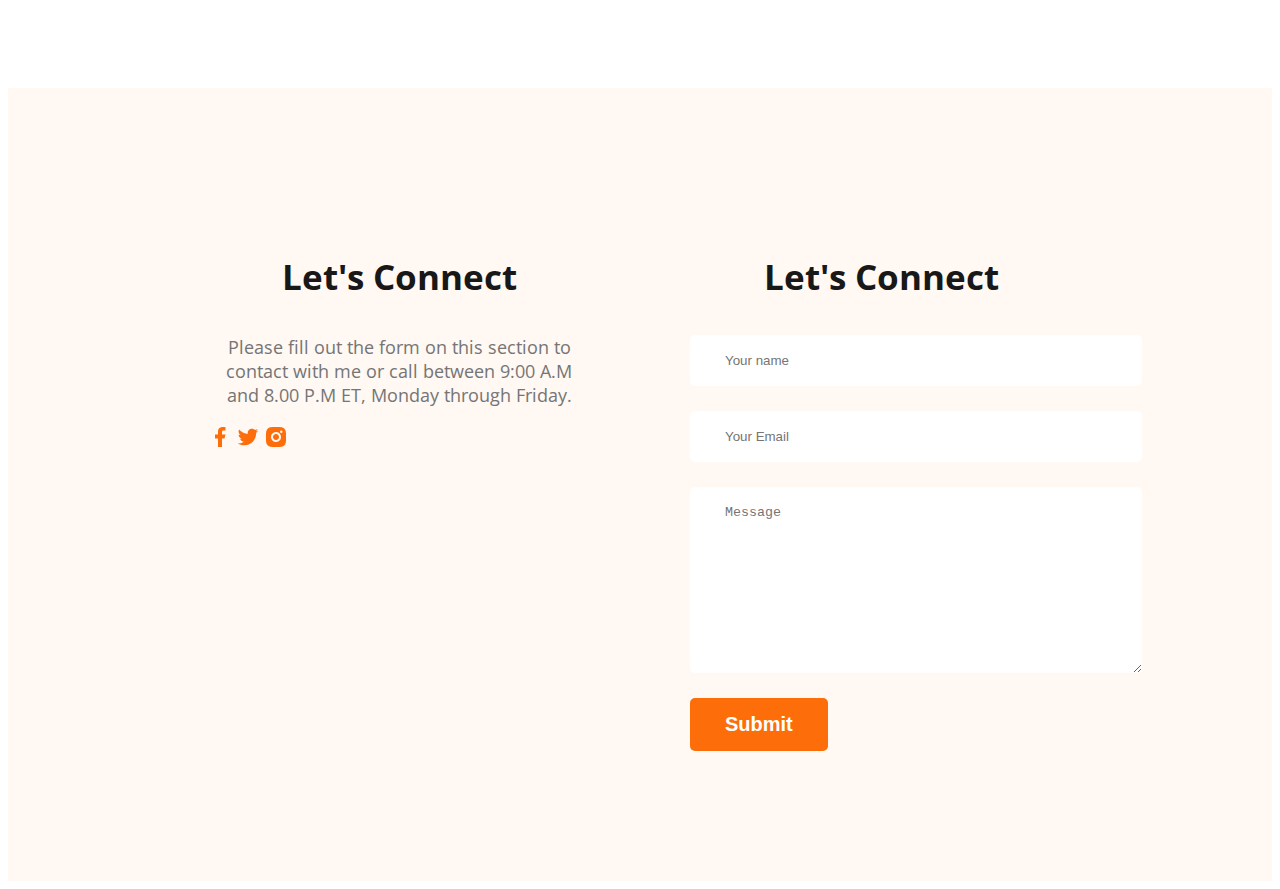
==== commit 757a7848: "Project done" ====
--- a/index.html
+++ b/index.html
@@ -16,6 +16,7 @@
         <ul>
         <li><a href="index.html">Portfolio</a></li>
         <li><a href="blog.html">Blog</a></li>
+        <li><a href="projects.html">Projects</a></li>
         <li><button class="btn-primary">Hire Me</button></li>
     </ul>
        </nav>
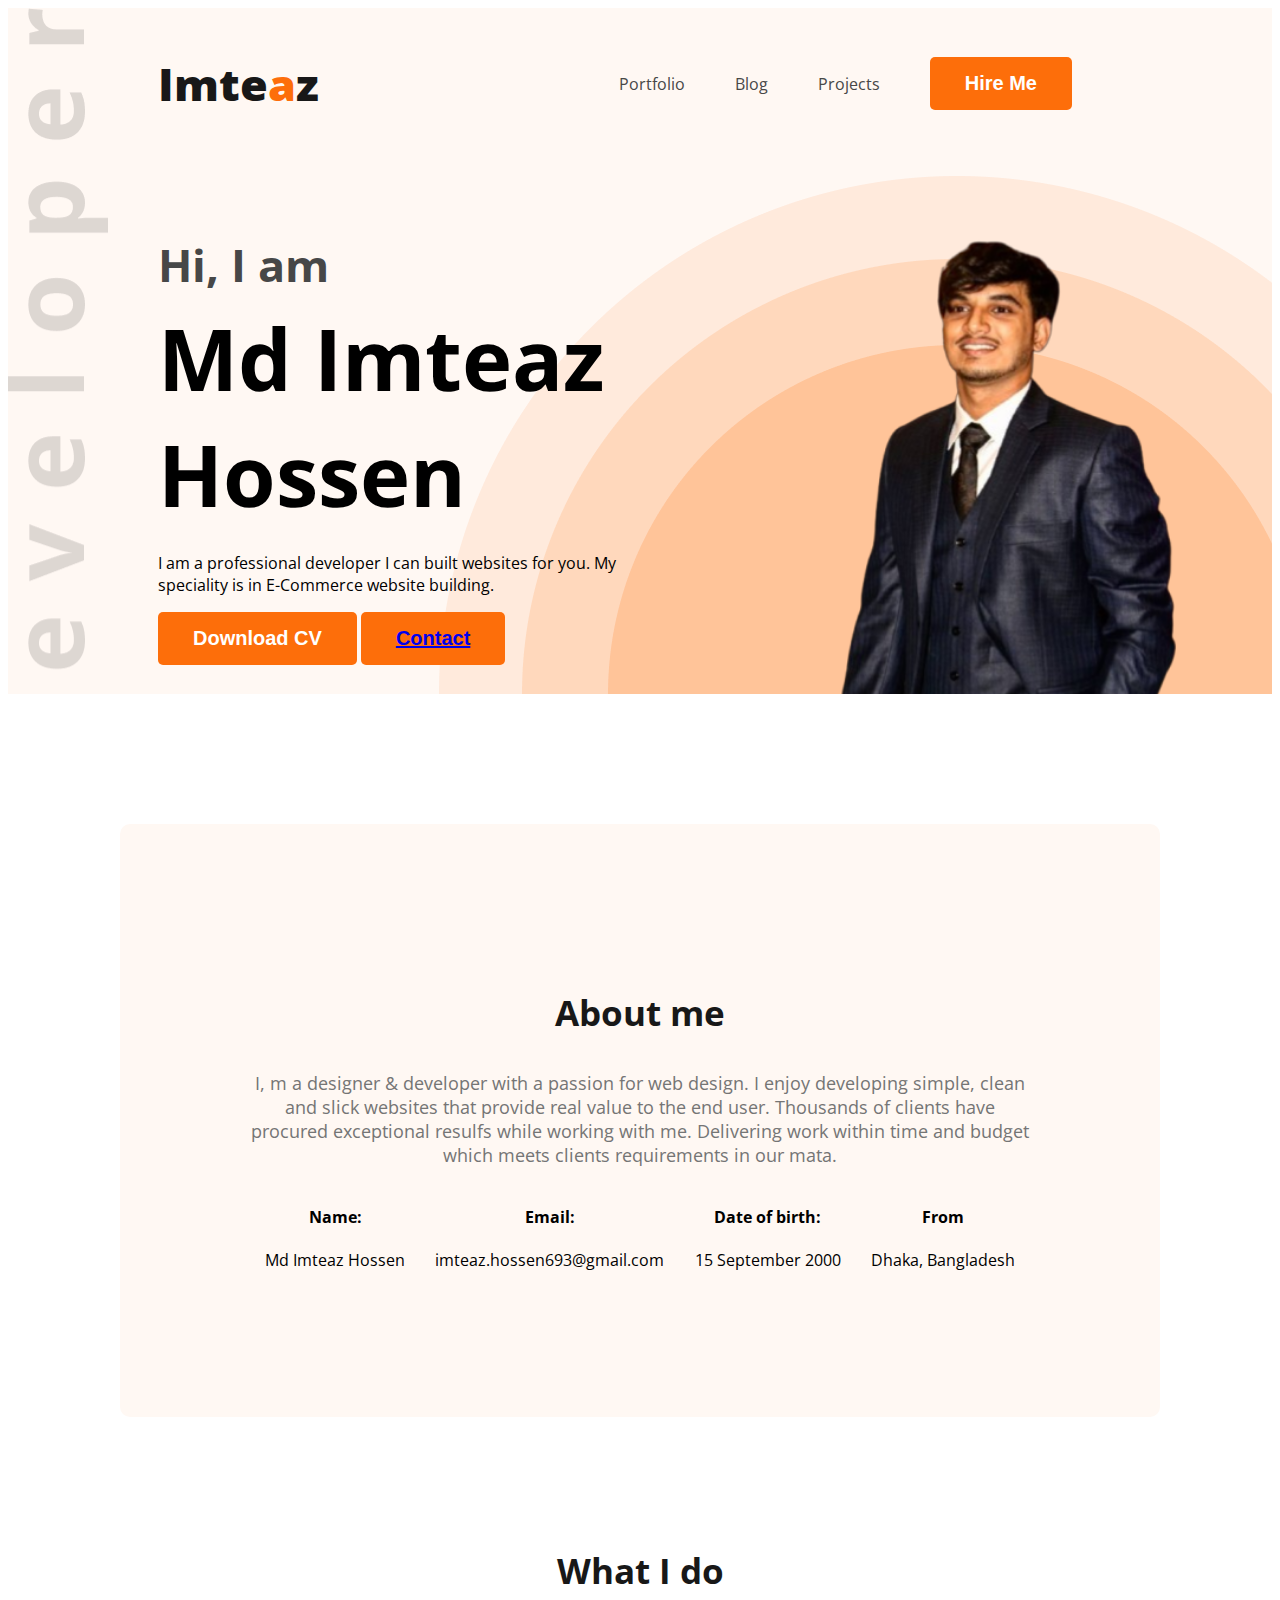
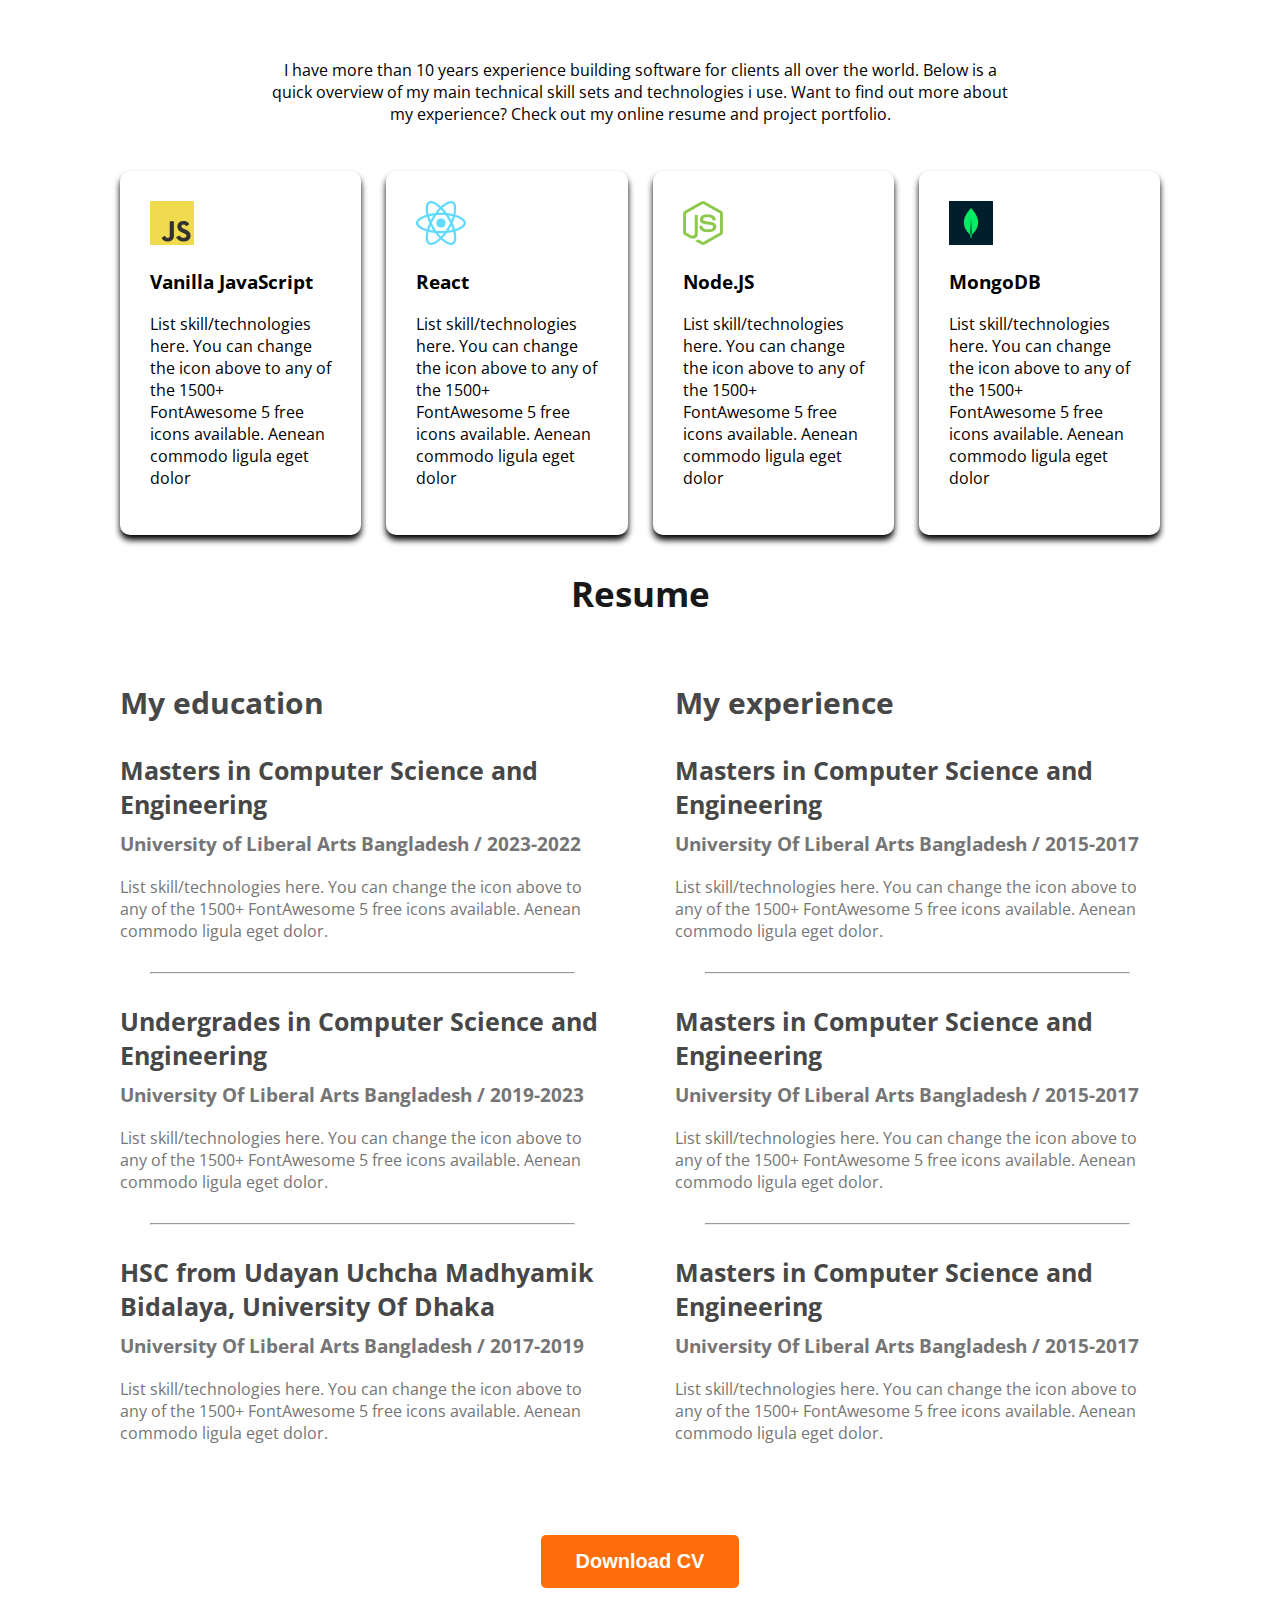
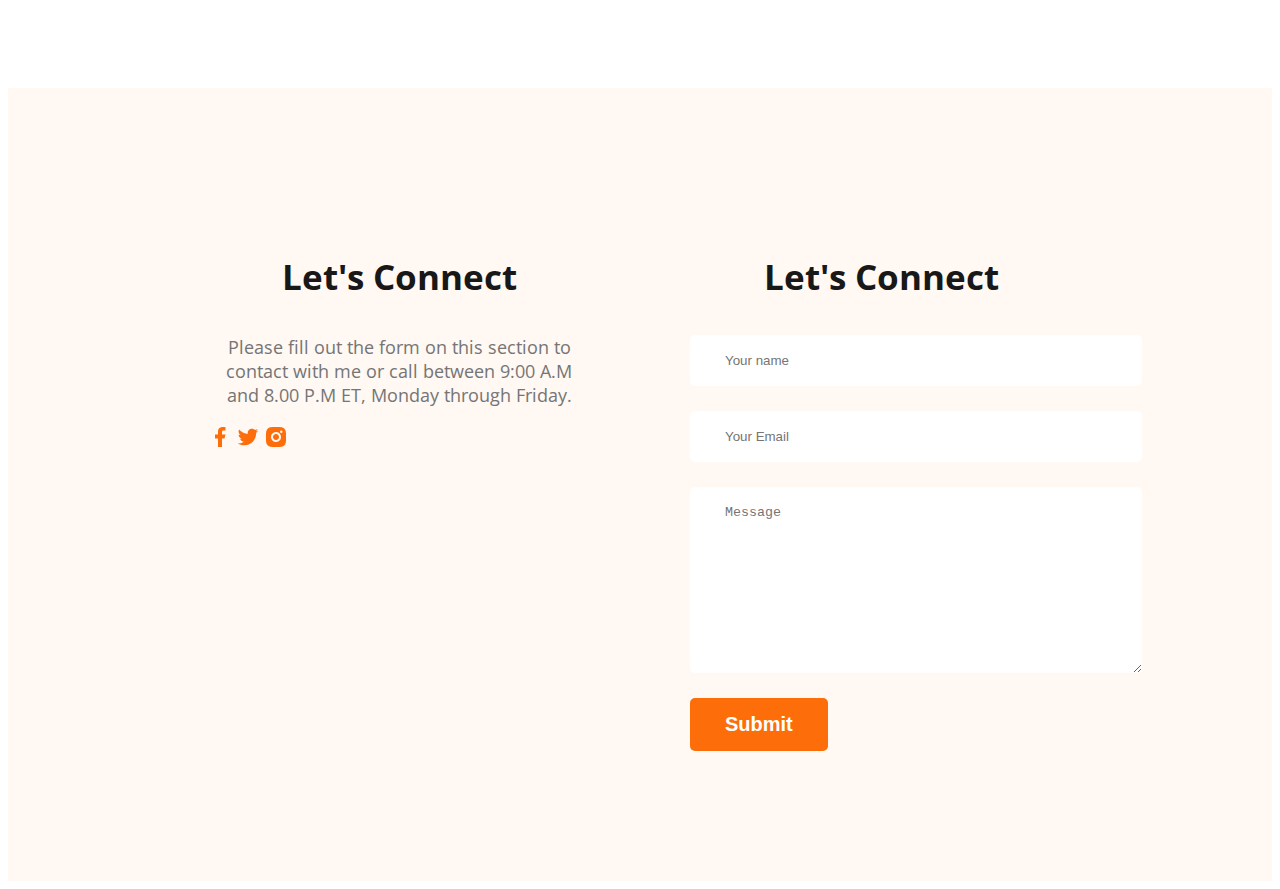
==== commit 3814e69f: "edited h1 tag" ====
--- a/index.html
+++ b/index.html
@@ -24,7 +24,7 @@
         <div class="banner-content">
             <h3 class="banner-greeting">Hi, I am</h3>
             <h1 class="banner-title">Md Imteaz Hossen</h1>
-            <p>Shot what able cold new see hold.Friendly as an betrayed formerly he. Morning because as to society behaved moments.</p>
+            <p>I am a professional developer I can built websites for you. My speciality is in E-Commerce website building.</p>
             <button class="btn-primary">Download CV</button>
             <button class="btn-primary"><a href="https://bd.linkedin.com/">Contact</a></button>
         </div>
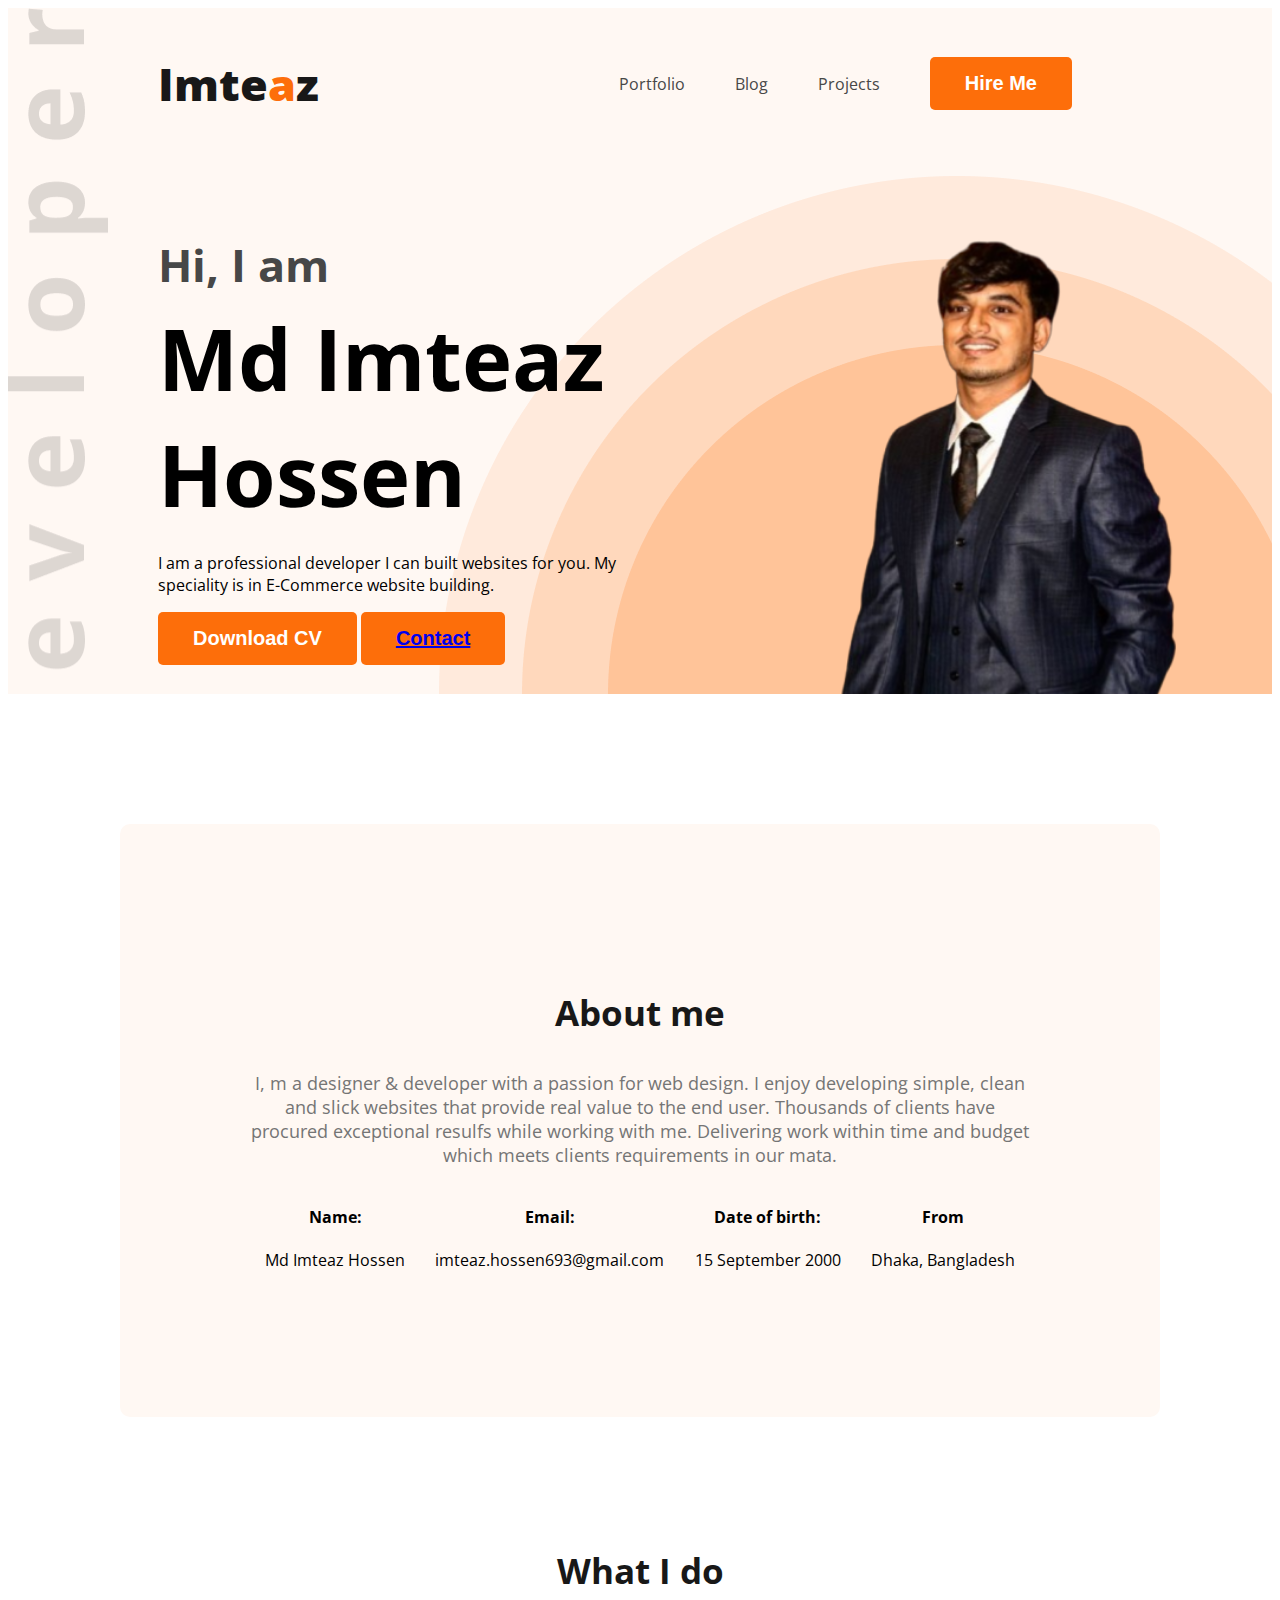
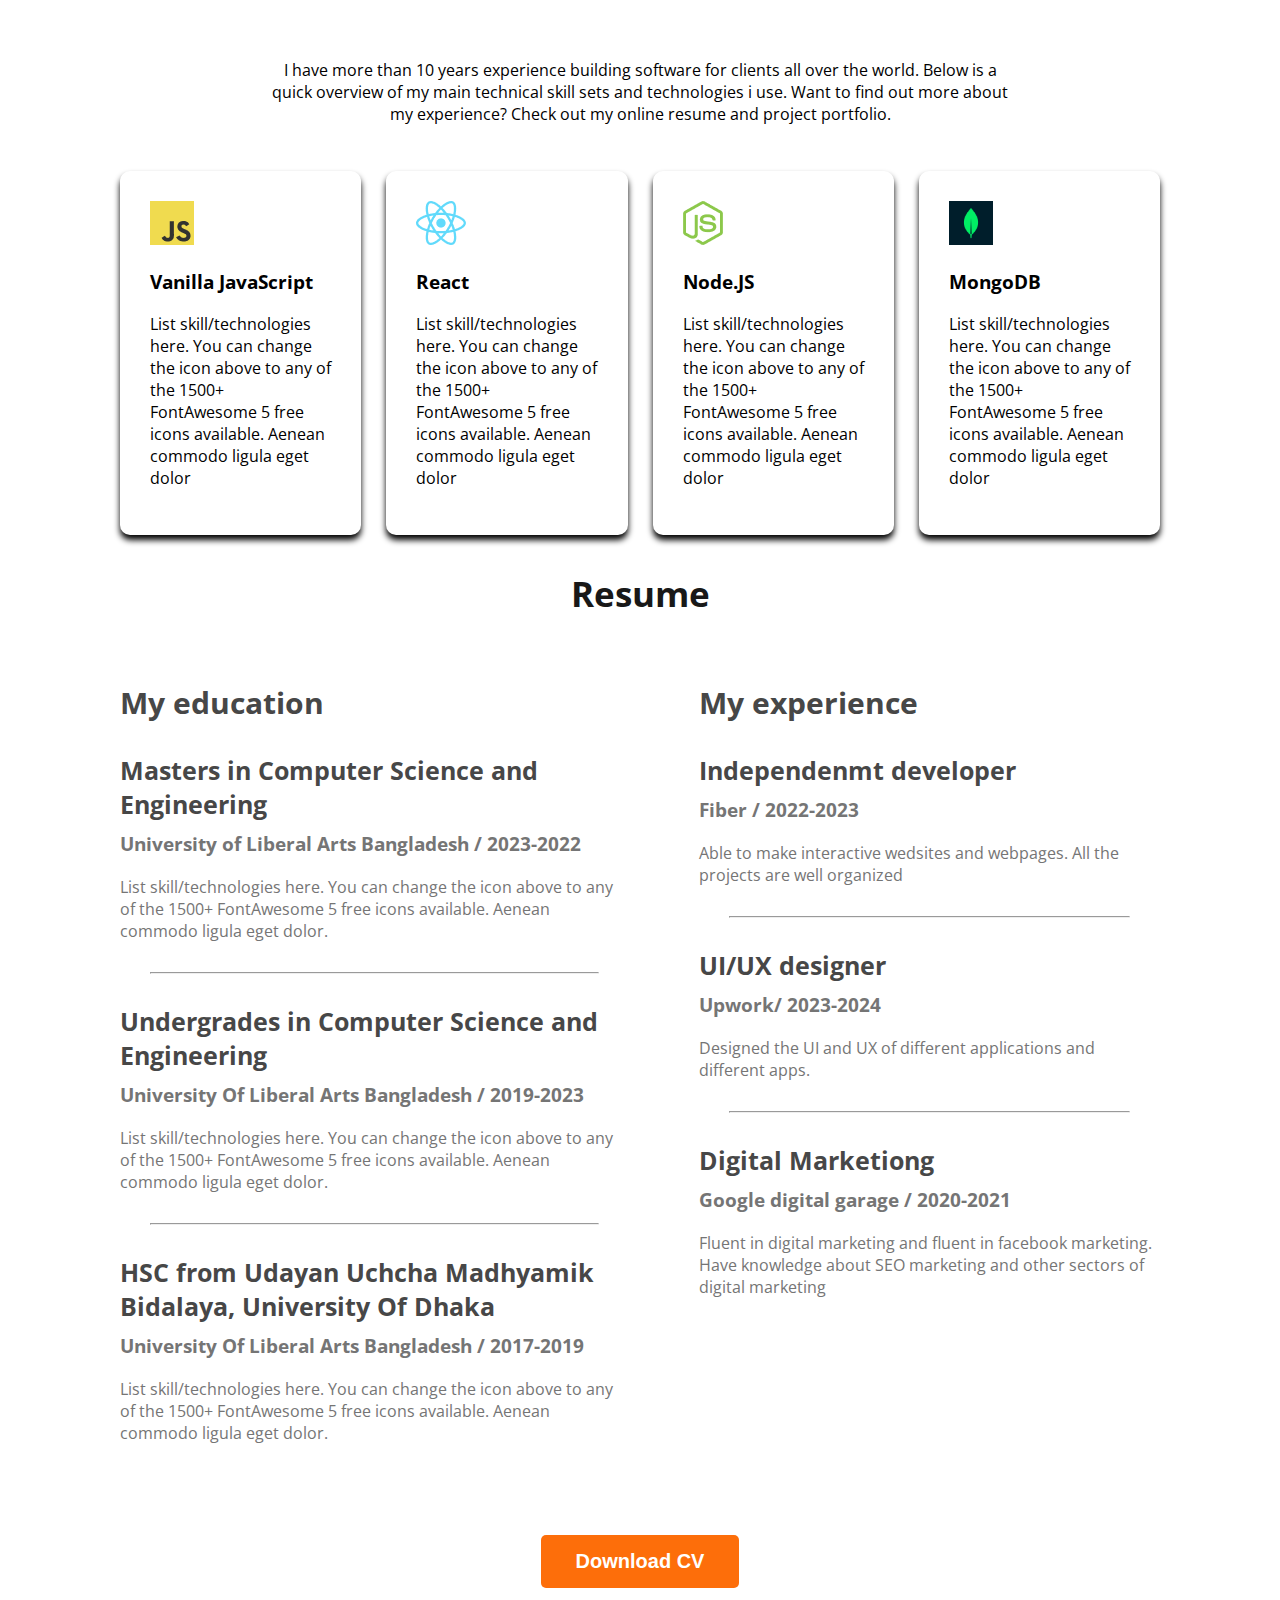
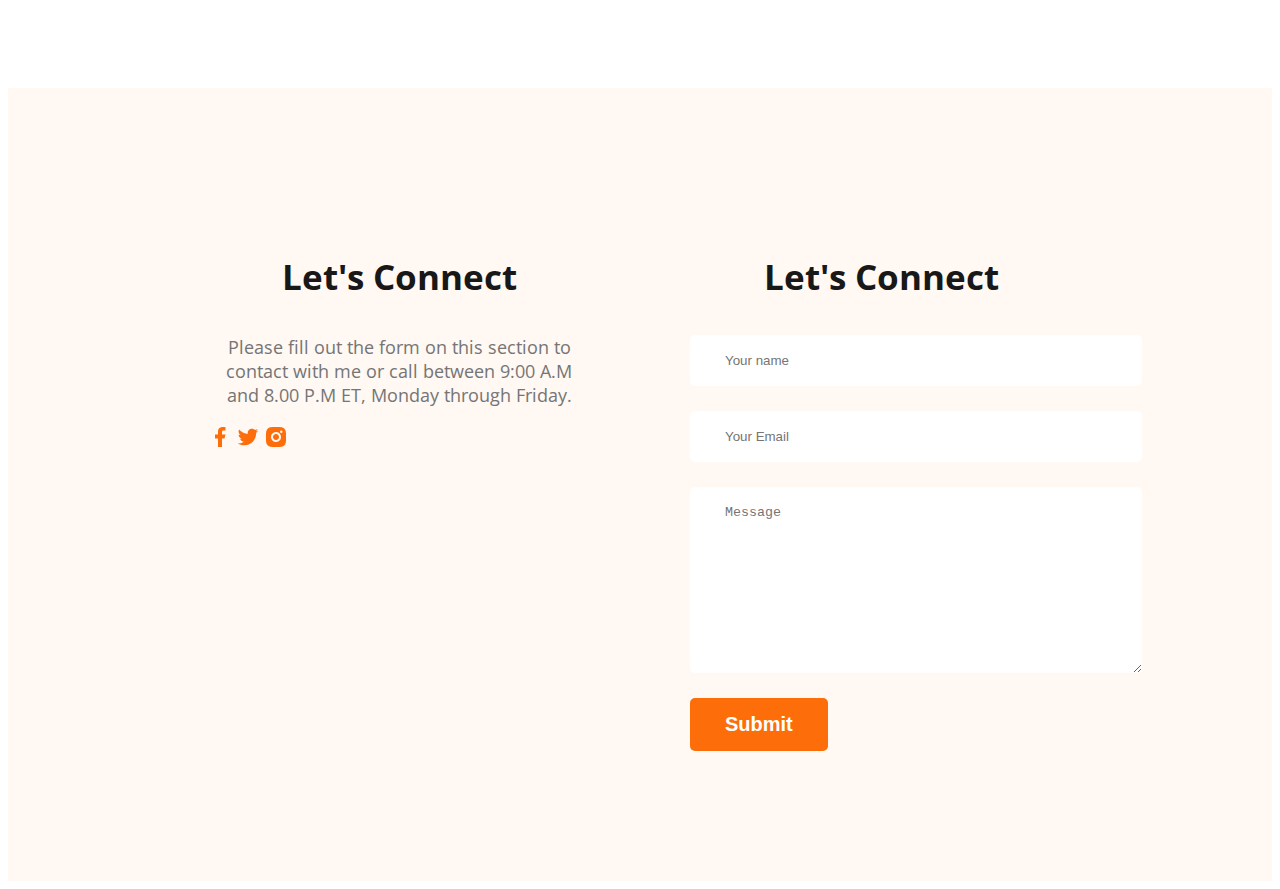
==== commit 3e32af6e: "ADDED some texts" ====
--- a/index.html
+++ b/index.html
@@ -118,24 +118,24 @@
             <div class="resume-column">
                 <h3 class="resume-column-title">My experience</h3>
                 <div class="resume-item">
-                    <h2 class="resume-item-title">Masters in Computer Science and Engineering</h2>
-                    <h3 class="resume-item-institute">University Of Liberal Arts Bangladesh  / 2015-2017</h3>
+                    <h2 class="resume-item-title">Independenmt developer </h2>
+                    <h3 class="resume-item-institute">Fiber / 2022-2023</h3>
                     <p class="resume-item-discription">
-                     List skill/technologies here. You can change the icon above to any of the 1500+ FontAwesome 5 free icons available. Aenean commodo ligula eget dolor.</p>
+                     Able to make interactive wedsites and webpages. All the projects are well organized</p>
                 </div>
                 <hr>
                 <div class="resume-item">
-                    <h2 class="resume-item-title">Masters in Computer Science and Engineering</h2>
-                    <h3 class="resume-item-institute">University Of Liberal Arts Bangladesh / 2015-2017</h3>
+                    <h2 class="resume-item-title">UI/UX designer</h2>
+                    <h3 class="resume-item-institute">Upwork/ 2023-2024</h3>
                     <p class="resume-item-discription">
-                     List skill/technologies here. You can change the icon above to any of the 1500+ FontAwesome 5 free icons available. Aenean commodo ligula eget dolor.</p>
+                     Designed the UI and UX of different applications and different apps.</p>
                 </div>
                 <hr>
                 <div class="resume-item">
-                    <h2 class="resume-item-title">Masters in Computer Science and Engineering</h2>
-                    <h3 class="resume-item-institute">University Of Liberal Arts Bangladesh  / 2015-2017</h3>
+                    <h2 class="resume-item-title">Digital Marketiong</h2>
+                    <h3 class="resume-item-institute">Google digital garage / 2020-2021</h3>
                     <p class="resume-item-discription">
-                     List skill/technologies here. You can change the icon above to any of the 1500+ FontAwesome 5 free icons available. Aenean commodo ligula eget dolor.</p>
+                     Fluent in digital marketing and fluent in facebook marketing. Have knowledge about SEO marketing and other sectors of digital marketing</p>
                 </div>
             </div>
         </div>
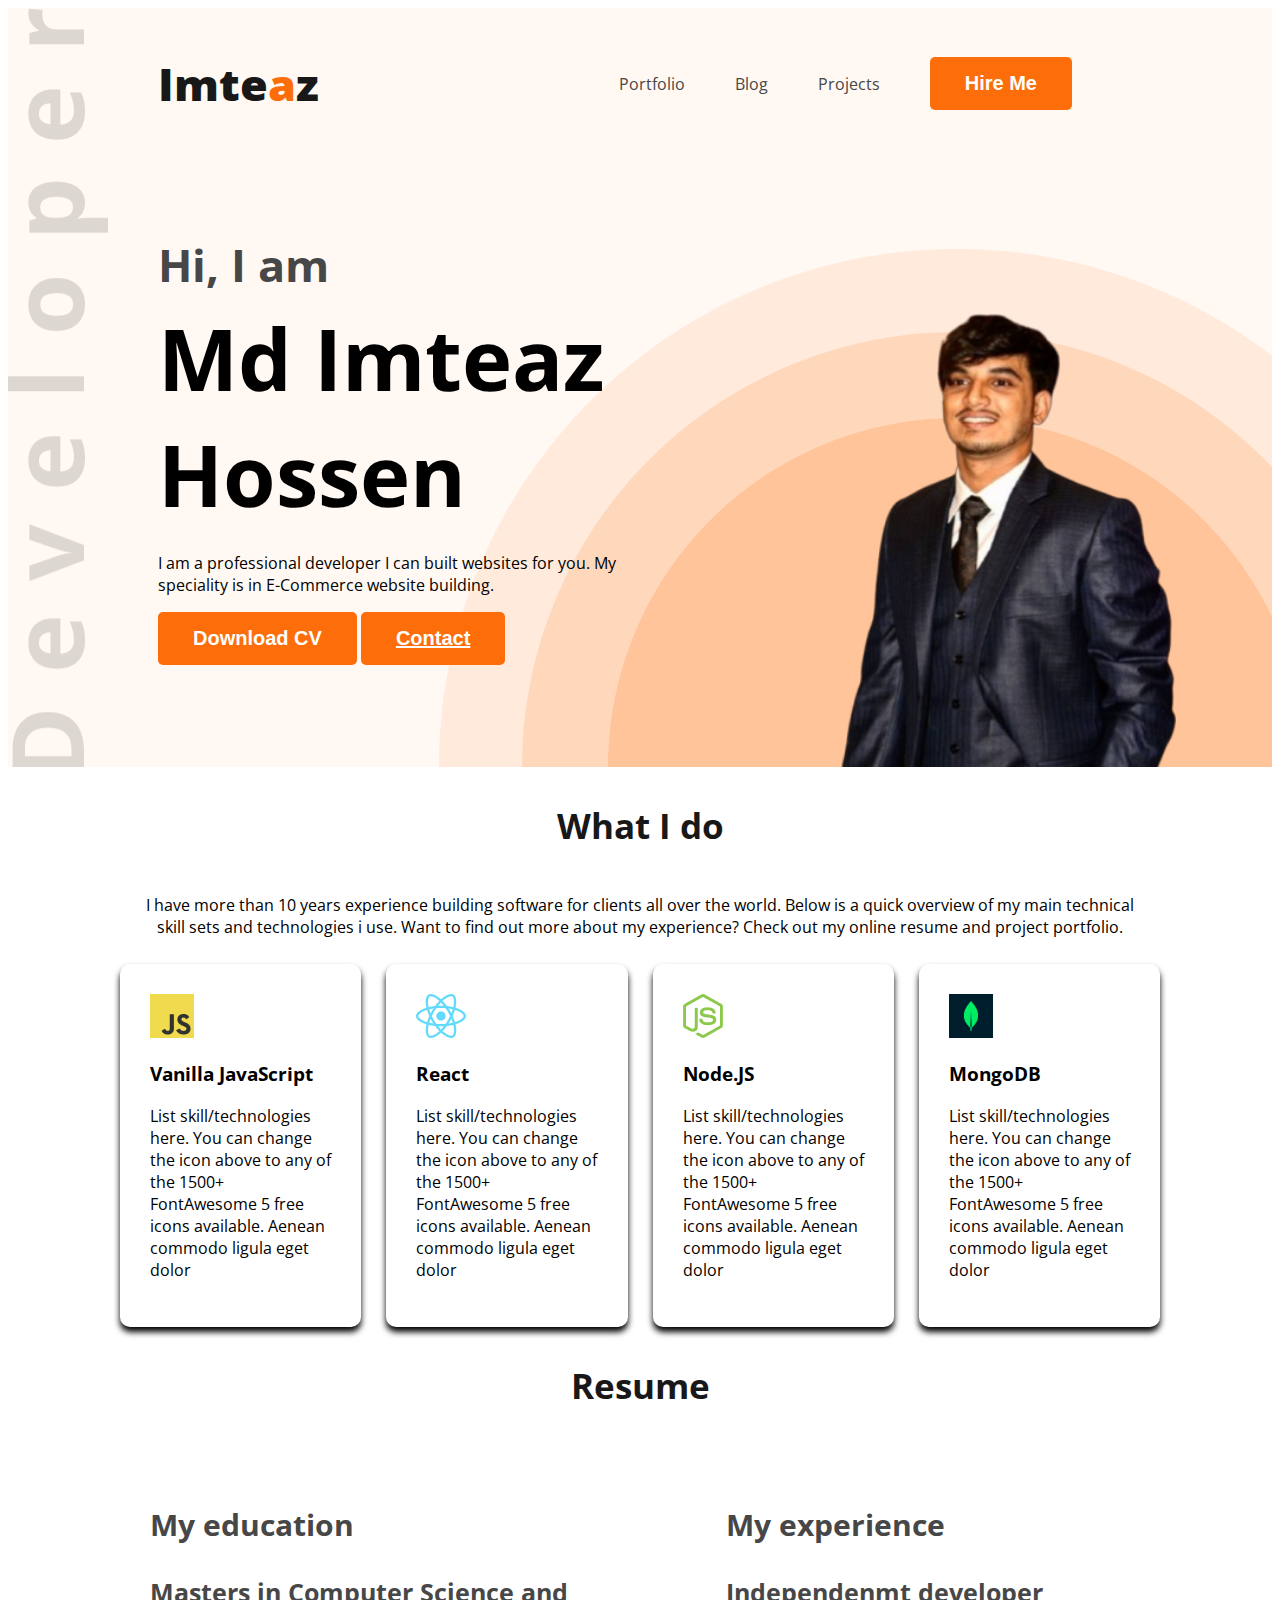
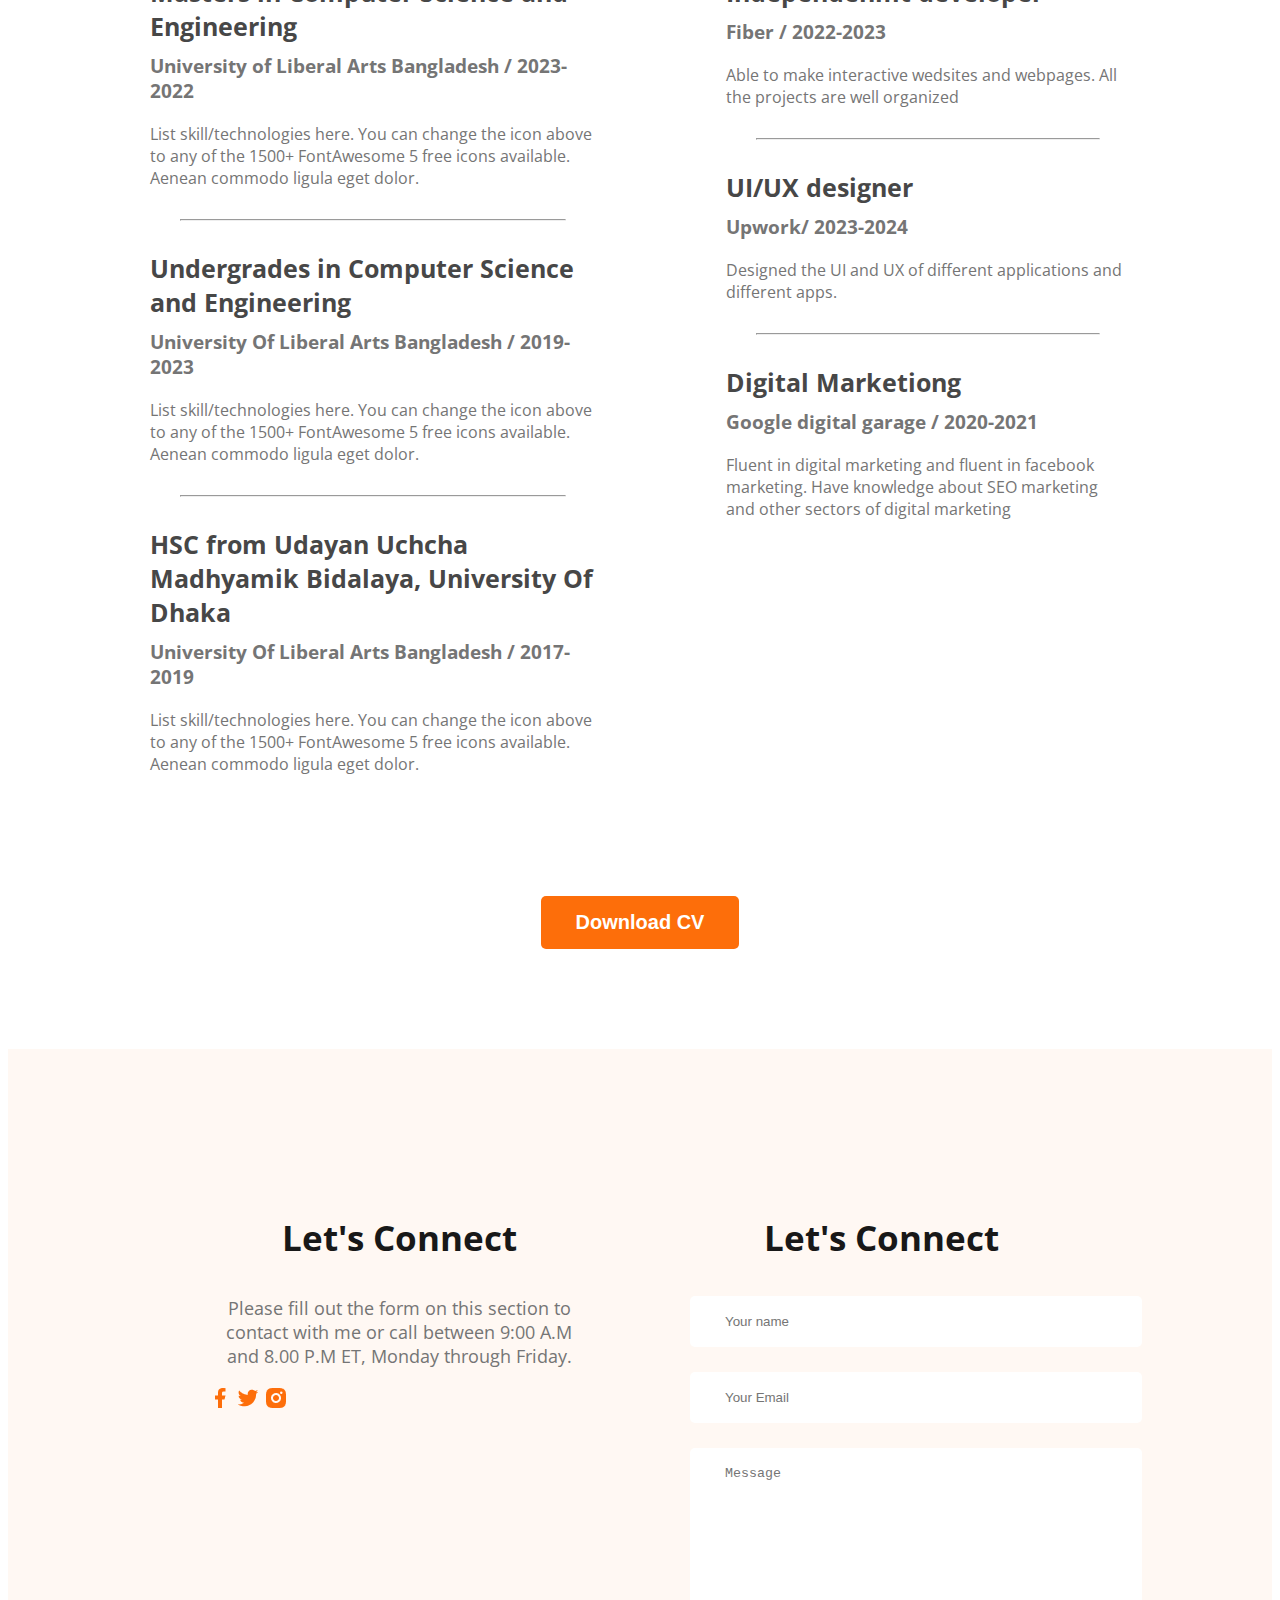
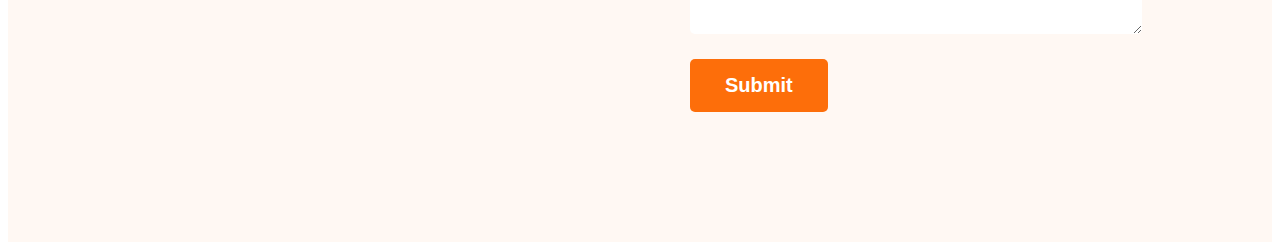
==== commit 798c7e81: "home page responsive" ====
--- a/index.html
+++ b/index.html
@@ -10,7 +10,7 @@
     <link rel="stylesheet" href="styles/portfolio.css">
 </head>
 <body>
-    <header class="head">
+    <header class="head ">
        <nav>
         <h3 class="nav-title">Imte<span class="primary-color">a</span>z</h3>
         <ul>
@@ -32,7 +32,7 @@
        </div>
     </header>
     <main>
-       <section class="about"><h3 class="section-title">About me </h3>
+       <section class="about hide"><h3 class="section-title">About me </h3>
         <p class="section-discription">I, m a designer & developer with a passion for web design. I enjoy developing simple, clean and slick websites that provide real value to the end user. Thousands of clients have procured exceptional resulfs while working with me. Delivering work within time and budget which meets clients requirements in our mata.</p>
         <div class="about-info-container">
             <div class="about-info">
@@ -88,7 +88,7 @@
             </div>
         </div>
     </section>
-    <section>
+    <section class="">
         <h3 class="section-title">Resume</h3>
         <div class="resume-container">
             <div class="resume-column">
@@ -146,7 +146,7 @@
 
 
     </main>
-    <footer>    
+    <footer class="">    
        <div class="footer-column">
         <h3 class="section-title">Let's Connect</h3>
         <p class="section-discription">Please fill out the form on this section to contact with me or call between 9:00 A.M and 8.00 P.M ET, Monday through Friday.</p>
@@ -159,8 +159,8 @@
        <div class="footer-column">
         <h3 class="section-title">Let's Connect</h3>
         <form action="" class="contact">
-        <input type="text" placeholder="Your name">
-        <input type="text" placeholder="Your Email">
+        <input type="text" name="name"  placeholder="Your name " required pattern="[A-Za-z\s]+" title="Please enter a valid name (letters only)" >
+        <input type="email" name="email"  placeholder="Your Email" required title="Please enter a valid email address">
         <textarea name="" id="" placeholder="Message" cols="30" rows="10"></textarea>
         <input type="submit" class="btn-primary" value="Submit">
         </form>
--- a/styles/portfolio.css
+++ b/styles/portfolio.css
@@ -69,8 +69,8 @@
     background-color: #FFF8F3;
     background-image: url('../images/header_bg.png') , url('../images/developer.png');
     background-repeat: no-repeat;
-    
     background-position: right bottom, top left;
+    height: 70%;
 }
 .banner{
     padding: 30px 30px 0px 150px;
@@ -83,6 +83,7 @@
 }
 .banner .profile-pic {
     width: 500px ;
+    margin-top: 73px;
 }
 .banner-greeting {
     font-size: 45px;
@@ -119,7 +120,7 @@
     gap: 25px;
 }
 #what-i-do-discription {
-    padding: 30px 150px;
+    padding: 10px 15px;
     text-align: center;
 }
 .skill {
@@ -130,6 +131,9 @@
     
 }
 /* resume related style */
+.resume-column{
+    padding: 30px;
+}
 .resume-column-title {
     color: #474747;
     font-size: 30px;
@@ -182,10 +186,35 @@
    background: #fff;
    border: 0;
    width: 100%;
-
-
  }
-
-/* about section style */
-
-
+ a {
+     color: white;
+    
+}
+/* media queary section  */
+.hide {
+    display: none;
+}
+@media screen and (max-width:576px) {
+    .skills-container, .resume-container, footer, .banner, nav, nav>ul{
+        flex-direction: column;
+    }
+    footer{
+        padding: 20px;
+    }
+    .banner{
+        padding-left: 20px;
+    }
+    .footer-column {
+        width: 100%;
+     }
+     .contact input[type="text"], .contact input[type="email"] ,
+     textarea {
+        width: calc(100% - 80px);
+     }
+     nav> ul > li{
+        margin-top: 15px;
+     }
+}
+
+
